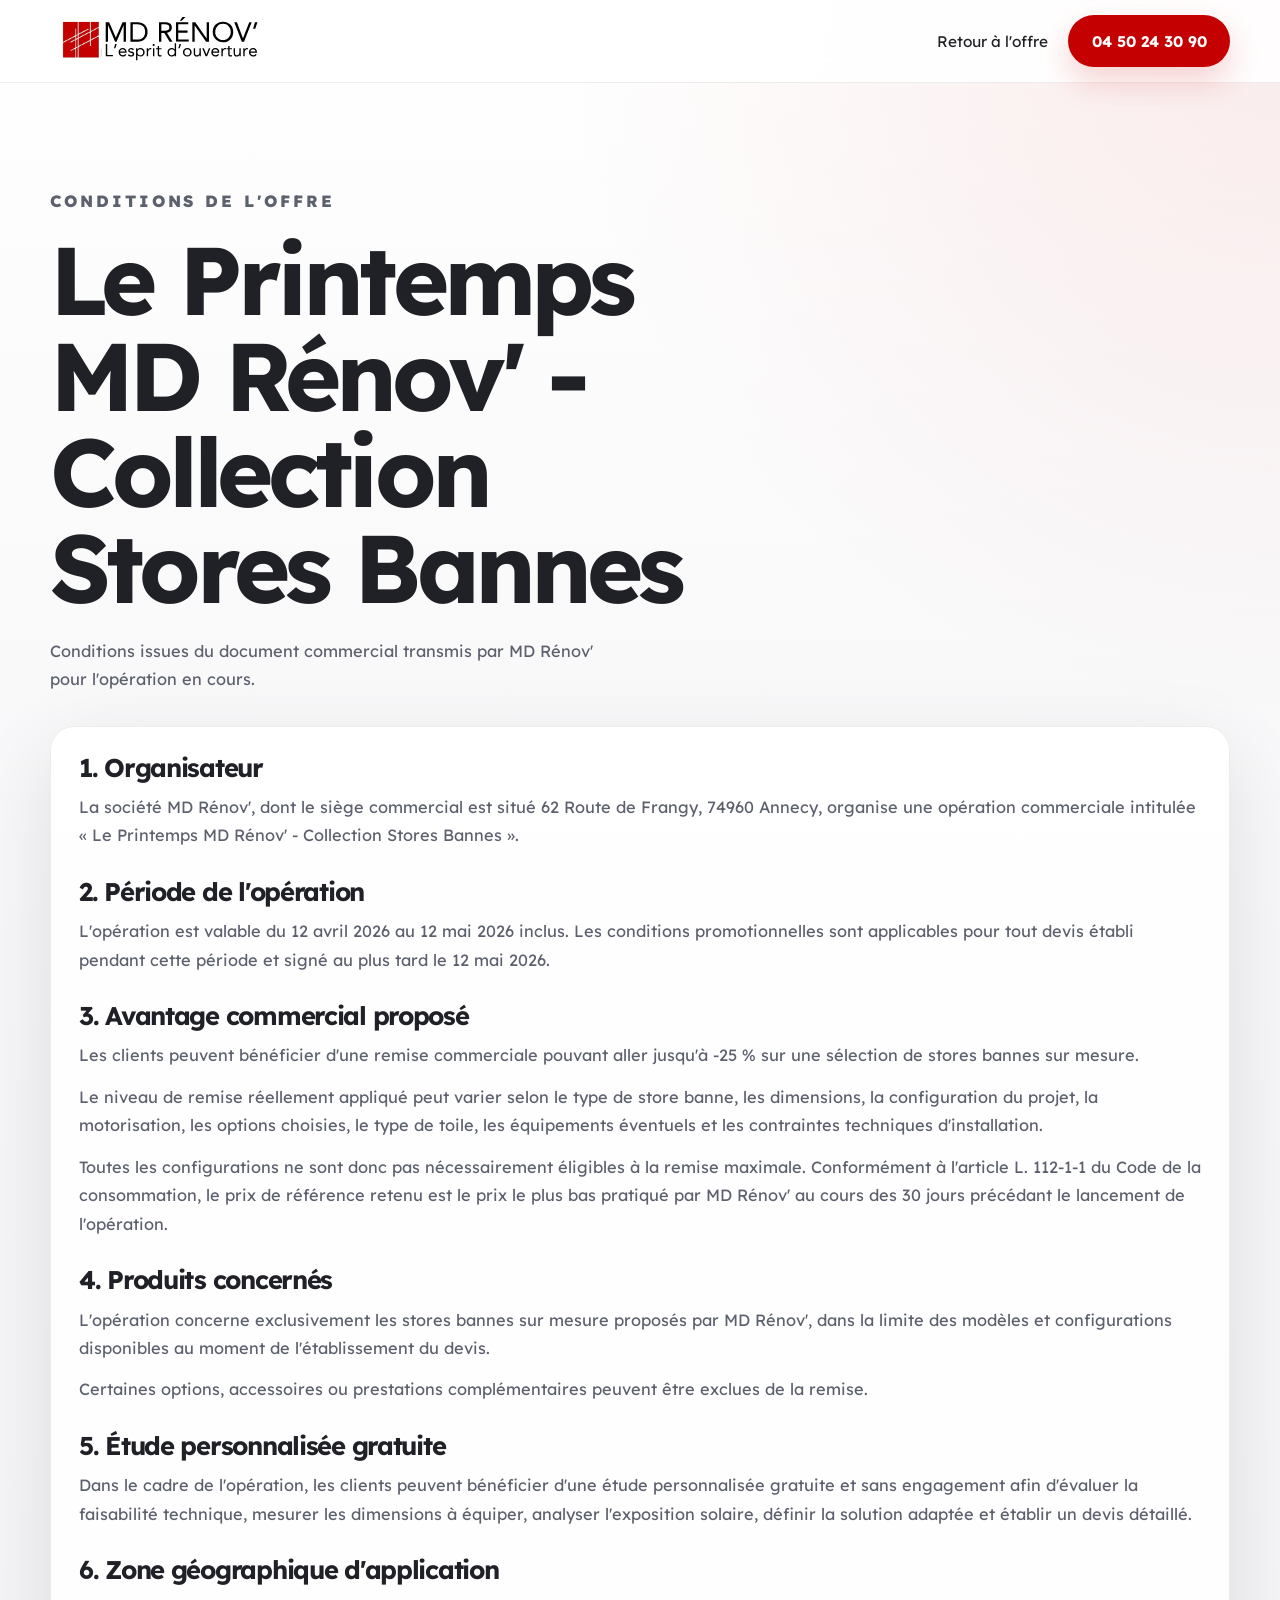
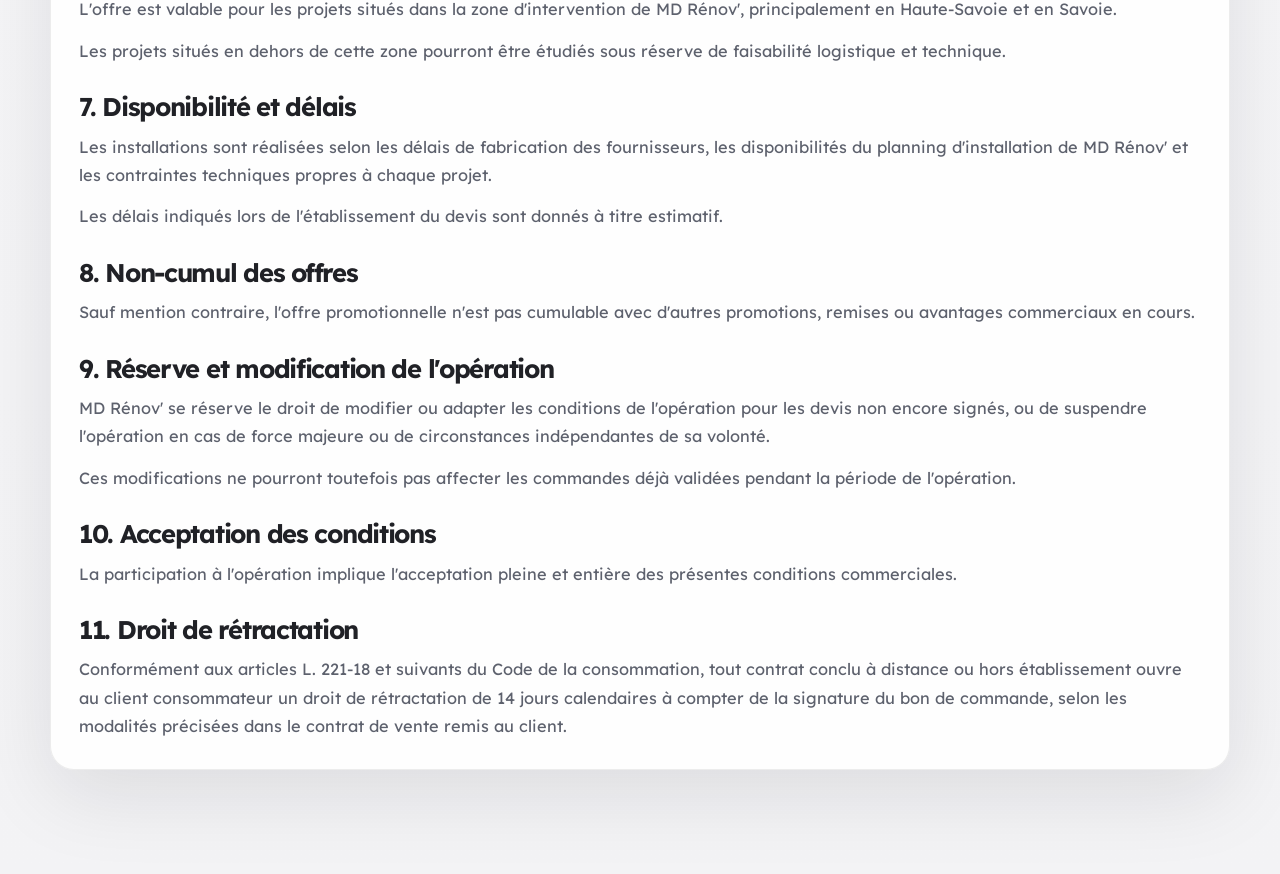
==== conditions-offre.html @ 04f013b9 "Add files via upload" ====
<!DOCTYPE html>
<html lang="fr">
  <head>
    <meta charset="utf-8" />
    <meta name="viewport" content="width=device-width, initial-scale=1" />
    <title>Conditions de l'offre stores bannes 2026 | MD Rénov'</title>
    <meta
      name="description"
      content="Conditions de l'opération commerciale Le Printemps MD Rénov' - Collection Stores Bannes."
    />
    <meta name="theme-color" content="#c50000" />
    <link rel="preconnect" href="https://fonts.googleapis.com" />
    <link rel="preconnect" href="https://fonts.gstatic.com" crossorigin />
    <link
      href="https://fonts.googleapis.com/css2?family=Lexend:wght@300;400;500;600;700;800&display=swap"
      rel="stylesheet"
    />
    <link rel="stylesheet" href="styles.css" />
  </head>
  <body class="legal-page">
    <header class="site-header">
      <div class="container header-row">
        <a class="brand" href="./index.html" aria-label="Retour à l'offre">
          <img src="./md-renov-logo.svg" alt="Logo MD Rénov'" />
        </a>
        <nav class="nav" aria-label="Navigation">
          <a href="./index.html">Retour à l'offre</a>
          <a class="button button--primary" href="tel:+33450243090">04 50 24 30 90</a>
        </nav>
      </div>
    </header>

    <main class="section">
      <div class="container legal-layout">
        <div class="section-intro">
          <p class="eyebrow">Conditions de l'offre</p>
          <h1>Le Printemps MD Rénov' - Collection Stores Bannes</h1>
          <p class="hero-lead">
            Conditions issues du document commercial transmis par MD Rénov' pour
            l'opération en cours.
          </p>
        </div>

        <article class="legal-card">
          <h2>1. Organisateur</h2>
          <p>
            La société MD Rénov', dont le siège commercial est situé 62 Route de
            Frangy, 74960 Annecy, organise une opération commerciale intitulée
            « Le Printemps MD Rénov' - Collection Stores Bannes ».
          </p>

          <h2>2. Période de l'opération</h2>
          <p>
            L'opération est valable du 12 avril 2026 au 12 mai 2026 inclus.
            Les conditions promotionnelles sont applicables pour tout devis
            établi pendant cette période et signé au plus tard le 12 mai 2026.
          </p>

          <h2>3. Avantage commercial proposé</h2>
          <p>
            Les clients peuvent bénéficier d'une remise commerciale pouvant
            aller jusqu'à -25 % sur une sélection de stores bannes sur mesure.
          </p>
          <p>
            Le niveau de remise réellement appliqué peut varier selon le type
            de store banne, les dimensions, la configuration du projet, la
            motorisation, les options choisies, le type de toile, les
            équipements éventuels et les contraintes techniques d'installation.
          </p>
          <p>
            Toutes les configurations ne sont donc pas nécessairement éligibles
            à la remise maximale. Conformément à l'article L. 112-1-1 du Code
            de la consommation, le prix de référence retenu est le prix le plus
            bas pratiqué par MD Rénov' au cours des 30 jours précédant le
            lancement de l'opération.
          </p>

          <h2>4. Produits concernés</h2>
          <p>
            L'opération concerne exclusivement les stores bannes sur mesure
            proposés par MD Rénov', dans la limite des modèles et configurations
            disponibles au moment de l'établissement du devis.
          </p>
          <p>
            Certaines options, accessoires ou prestations complémentaires
            peuvent être exclues de la remise.
          </p>

          <h2>5. Étude personnalisée gratuite</h2>
          <p>
            Dans le cadre de l'opération, les clients peuvent bénéficier d'une
            étude personnalisée gratuite et sans engagement afin d'évaluer la
            faisabilité technique, mesurer les dimensions à équiper, analyser
            l'exposition solaire, définir la solution adaptée et établir un
            devis détaillé.
          </p>

          <h2>6. Zone géographique d'application</h2>
          <p>
            L'offre est valable pour les projets situés dans la zone
            d'intervention de MD Rénov', principalement en Haute-Savoie et en
            Savoie.
          </p>
          <p>
            Les projets situés en dehors de cette zone pourront être étudiés
            sous réserve de faisabilité logistique et technique.
          </p>

          <h2>7. Disponibilité et délais</h2>
          <p>
            Les installations sont réalisées selon les délais de fabrication
            des fournisseurs, les disponibilités du planning d'installation de
            MD Rénov' et les contraintes techniques propres à chaque projet.
          </p>
          <p>
            Les délais indiqués lors de l'établissement du devis sont donnés à
            titre estimatif.
          </p>

          <h2>8. Non-cumul des offres</h2>
          <p>
            Sauf mention contraire, l'offre promotionnelle n'est pas cumulable
            avec d'autres promotions, remises ou avantages commerciaux en
            cours.
          </p>

          <h2>9. Réserve et modification de l'opération</h2>
          <p>
            MD Rénov' se réserve le droit de modifier ou adapter les conditions
            de l'opération pour les devis non encore signés, ou de suspendre
            l'opération en cas de force majeure ou de circonstances
            indépendantes de sa volonté.
          </p>
          <p>
            Ces modifications ne pourront toutefois pas affecter les commandes
            déjà validées pendant la période de l'opération.
          </p>

          <h2>10. Acceptation des conditions</h2>
          <p>
            La participation à l'opération implique l'acceptation pleine et
            entière des présentes conditions commerciales.
          </p>

          <h2>11. Droit de rétractation</h2>
          <p>
            Conformément aux articles L. 221-18 et suivants du Code de la
            consommation, tout contrat conclu à distance ou hors établissement
            ouvre au client consommateur un droit de rétractation de 14 jours
            calendaires à compter de la signature du bon de commande, selon les
            modalités précisées dans le contrat de vente remis au client.
          </p>
        </article>
      </div>
    </main>
  </body>
</html>
---- styles.css ----
:root {
  --pine: #1f1f23;
  --pine-deep: #121317;
  --sand: #f7f7f8;
  --sand-strong: #ececef;
  --sand-line: rgba(31, 31, 35, 0.12);
  --terracotta: #c50000;
  --terracotta-deep: #a70000;
  --ink: #202126;
  --muted: #5d616d;
  --white: #fff;
  --shadow-soft: 0 24px 80px rgba(19, 20, 28, 0.1);
  --shadow-strong: 0 28px 70px rgba(12, 14, 20, 0.18);
  --radius-xl: 32px;
  --radius-lg: 24px;
  --radius-md: 18px;
  --container: 1180px;
}

*,
*::before,
*::after {
  box-sizing: border-box;
}

html {
  scroll-behavior: smooth;
}

body {
  margin: 0;
  min-width: 320px;
  font-family: "Lexend", sans-serif;
  color: var(--ink);
  background:
    radial-gradient(circle at top right, rgba(197, 0, 0, 0.08), transparent 26%),
    linear-gradient(180deg, #ffffff 0%, #f6f6f8 40%, #f3f3f5 100%);
}

a {
  color: inherit;
  text-decoration: none;
}

.container {
  width: min(calc(100% - 2rem), var(--container));
  margin: 0 auto;
}

.skip-link {
  position: fixed;
  top: 1rem;
  left: 1rem;
  z-index: 50;
  padding: 0.85rem 1rem;
  border-radius: 999px;
  color: var(--white);
  background: var(--pine);
  transform: translateY(-180%);
  transition: transform 160ms ease;
}

.skip-link:focus {
  transform: translateY(0);
}

.offer-bar {
  background: #1f1f23;
  color: rgba(255, 255, 255, 0.86);
}

.offer-bar__row {
  display: flex;
  flex-wrap: wrap;
  gap: 0.75rem 1.5rem;
  align-items: center;
  justify-content: space-between;
  min-height: 44px;
  padding: 0.45rem 0;
  font-size: 0.88rem;
}

.offer-bar__row p {
  margin: 0;
}

.offer-bar strong {
  color: var(--white);
}

.site-header {
  position: sticky;
  top: 0;
  z-index: 30;
  backdrop-filter: blur(18px);
  background: rgba(255, 255, 255, 0.88);
  border-bottom: 1px solid rgba(31, 31, 35, 0.08);
}

.header-row {
  display: flex;
  align-items: center;
  justify-content: space-between;
  gap: 1rem;
  min-height: 82px;
}

.brand {
  display: inline-flex;
  align-items: center;
  max-width: 220px;
}

.brand img {
  width: 100%;
  height: auto;
  display: block;
}

.nav {
  display: flex;
  align-items: center;
  gap: 1.25rem;
  font-size: 0.96rem;
}

.button {
  display: inline-flex;
  align-items: center;
  justify-content: center;
  min-height: 52px;
  padding: 0.95rem 1.4rem;
  border: 1px solid transparent;
  border-radius: 999px;
  font-weight: 700;
  transition:
    transform 180ms ease,
    box-shadow 180ms ease,
    border-color 180ms ease,
    background-color 180ms ease;
}

.button:hover,
.button:focus-visible {
  transform: translateY(-2px);
}

.button--primary {
  color: var(--white);
  background: var(--terracotta);
  box-shadow: 0 14px 32px rgba(197, 0, 0, 0.18);
}

.button--ghost {
  color: var(--pine);
  background: rgba(255, 255, 255, 0.72);
  border-color: rgba(31, 31, 35, 0.12);
}

.hero {
  position: relative;
  overflow: clip;
  padding: 3rem 0 2rem;
}

.hero-backdrop {
  position: absolute;
  inset: 0;
  background:
    radial-gradient(circle at 82% 18%, rgba(197, 0, 0, 0.08), transparent 22%),
    radial-gradient(circle at 14% 18%, rgba(64, 69, 84, 0.08), transparent 24%),
    linear-gradient(180deg, rgba(255, 255, 255, 0.98), rgba(244, 244, 247, 0.95));
}

.hero-grid {
  position: relative;
  z-index: 1;
  display: grid;
  grid-template-columns: minmax(0, 1.02fr) minmax(380px, 0.98fr);
  align-items: center;
  gap: 3rem;
  min-height: calc(100svh - 82px - 2rem);
}

.eyebrow {
  margin: 0 0 1rem;
  color: var(--terracotta-deep);
  font-size: 0.82rem;
  font-weight: 800;
  letter-spacing: 0.18em;
  text-transform: uppercase;
}

h1,
h2 {
  margin: 0;
  font-family: "Lexend", sans-serif;
  font-weight: 700;
  line-height: 1;
  letter-spacing: -0.05em;
}

h1 {
  max-width: 12ch;
  font-size: clamp(3rem, 8vw, 6rem);
}

h2 {
  max-width: 14ch;
  font-size: clamp(2.2rem, 4vw, 4.25rem);
}

h3 {
  margin: 0;
  font-size: 1.4rem;
  line-height: 1.15;
}

.hero-lead,
.section p,
.faq-item p,
.journey-steps span {
  color: var(--muted);
  line-height: 1.72;
  font-size: 1.02rem;
}

.hero-lead {
  max-width: 56ch;
  margin: 1.4rem 0 0;
  font-size: clamp(1.05rem, 1.9vw, 1.2rem);
}

.offer-box {
  display: inline-grid;
  gap: 0.2rem;
  margin-top: 1.4rem;
  padding: 1rem 1.1rem;
  border-left: 4px solid var(--terracotta);
  border-radius: 0 18px 18px 0;
  background: rgba(255, 255, 255, 0.9);
  box-shadow: var(--shadow-soft);
}

.offer-box__value,
.offer-box__date,
.offer-box__legal {
  margin: 0;
}

.offer-box__value {
  color: var(--terracotta);
  font-size: 1.5rem;
  font-weight: 800;
}

.offer-box__date {
  color: var(--ink);
  font-weight: 600;
}

.offer-box__legal {
  color: var(--muted);
  font-size: 0.85rem;
}

.hero-points {
  display: grid;
  gap: 0.85rem;
  margin: 1.5rem 0 0;
  padding: 0;
  list-style: none;
}

.hero-points li {
  display: grid;
  grid-template-columns: 18px 1fr;
  gap: 0.8rem;
}

.hero-points li::before {
  content: "";
  width: 18px;
  height: 18px;
  border-radius: 50%;
  margin-top: 0.18rem;
  background:
    radial-gradient(circle at center, var(--terracotta) 0 34%, transparent 35%),
    rgba(197, 0, 0, 0.14);
}

.hero-actions,
.cta-actions {
  display: flex;
  flex-wrap: wrap;
  gap: 0.9rem;
  margin-top: 1.8rem;
}

.microcopy {
  margin: 1rem 0 0;
  color: #6f7868;
  font-size: 0.94rem;
}

.hero-media,
.showroom-card,
.review,
.journey-steps li,
.faq-item,
.specs-list div {
  background: rgba(255, 255, 255, 0.64);
  border: 1px solid rgba(36, 49, 38, 0.08);
  box-shadow: var(--shadow-soft);
}

.hero-media {
  background: transparent;
  border: 0;
  box-shadow: none;
}

.showroom-row span,
.contact-card__label,
.benefit-card__index {
  display: block;
  color: #7b8074;
  font-size: 0.78rem;
  font-weight: 800;
  letter-spacing: 0.12em;
  text-transform: uppercase;
}

.awning {
  position: absolute;
  left: 50%;
  top: 176px;
  width: min(88%, 520px);
  transform: translateX(-50%);
}

.awning-bar {
  height: 12px;
  width: 74%;
  margin-left: auto;
  border-radius: 999px;
  background: linear-gradient(90deg, #a24d32, #d47c55);
}

.awning-fabric {
  width: 100%;
  height: 114px;
  margin-top: 14px;
  border-radius: 14px 14px 40px 40px;
  background:
    linear-gradient(90deg, rgba(255, 255, 255, 0.18) 0 18%, transparent 18% 32%, rgba(255, 255, 255, 0.18) 32% 46%, transparent 46% 60%, rgba(255, 255, 255, 0.18) 60% 74%, transparent 74% 88%, rgba(255, 255, 255, 0.18) 88% 100%),
    linear-gradient(180deg, var(--terracotta) 0%, #bb6140 64%, #a95535 100%);
  transform: perspective(700px) rotateX(52deg);
  transform-origin: top center;
  box-shadow: 0 26px 44px rgba(142, 80, 56, 0.22);
}

.awning-shadow {
  width: 88%;
  height: 88px;
  margin: -16px auto 0;
  border-radius: 50%;
  background: radial-gradient(circle, rgba(33, 44, 34, 0.24), transparent 70%);
  filter: blur(14px);
}

.terrace-line {
  position: absolute;
  left: 60px;
  right: 60px;
  height: 2px;
  background: rgba(89, 101, 88, 0.15);
}

.terrace-line--one { bottom: 118px; }
.terrace-line--two { bottom: 76px; }

.plan-chip {
  position: absolute;
  right: 0;
  bottom: -2rem;
  padding: 1rem 1.2rem;
  border-radius: var(--radius-md);
}

.media-card {
  overflow: hidden;
  border-radius: var(--radius-xl);
  background: rgba(255, 255, 255, 0.84);
  box-shadow: var(--shadow-strong);
}

.media-card img {
  width: 100%;
  height: 100%;
  display: block;
  object-fit: cover;
}

.media-card--hero {
  min-height: 720px;
}

.media-card--hero img {
  object-position: center top;
}

.media-card--plain {
  background: transparent;
  border: 0;
  box-shadow: none;
}

.trust-strip {
  padding: 0.65rem 0 0;
}

.trust-grid,
.offer-layout,
.review-list {
  display: grid;
  gap: 1.4rem;
}

.trust-grid {
  grid-template-columns: repeat(4, minmax(0, 1fr));
  gap: 1rem;
}

.trust-grid p {
  margin: 0;
  padding: 1.1rem 1rem 1.2rem;
  border-top: 1px solid rgba(31, 31, 35, 0.12);
  color: var(--muted);
  font-size: 0.95rem;
  line-height: 1.6;
}

.section {
  padding: 6.5rem 0;
}

.section-intro {
  max-width: 700px;
}

.section-head,
.section-copy,
.split-copy {
  max-width: 700px;
}

.offer-layout {
  grid-template-columns: repeat(3, minmax(0, 1fr));
  gap: 2rem;
  margin-top: 2rem;
}

.offer-block,
.proof-item {
  padding-top: 1.4rem;
  border-top: 1px solid var(--sand-line);
}

.step {
  display: inline-block;
  margin-bottom: 1rem;
  color: var(--terracotta-deep);
  font-size: 0.9rem;
  font-weight: 800;
  letter-spacing: 0.14em;
}

.split-grid,
.proof-grid {
  display: grid;
  grid-template-columns: minmax(0, 0.95fr) minmax(360px, 0.9fr);
  gap: 3rem;
  align-items: start;
}

.specs-list {
  display: grid;
  gap: 1rem;
  margin: 0;
}

.specs-list div,
.showroom-card {
  padding: 1.35rem 1.4rem;
  border-radius: var(--radius-lg);
}

.specs-list dt {
  color: var(--terracotta-deep);
  font-size: 0.78rem;
  font-weight: 800;
  letter-spacing: 0.14em;
  text-transform: uppercase;
}

.specs-list dd {
  margin: 0.45rem 0 0;
  font-size: 1.08rem;
  line-height: 1.45;
}

.proof-points,
.faq-list {
  display: grid;
  gap: 1rem;
}

.benefits-grid {
  display: grid;
  grid-template-columns: repeat(3, minmax(0, 1fr));
  gap: 1.35rem;
  margin-top: 2rem;
}

.benefit-card,
.contact-card,
.widget-shell {
  padding: 1.4rem;
  border-radius: var(--radius-lg);
  background: rgba(255, 255, 255, 0.72);
  border: 1px solid rgba(31, 31, 35, 0.08);
  box-shadow: var(--shadow-soft);
}

.benefit-card h3,
.contact-card h3 {
  margin-top: 0.8rem;
}

.feature-grid {
  display: grid;
  grid-template-columns: minmax(0, 1fr) minmax(320px, 0.8fr);
  gap: 2rem;
  align-items: start;
}

.feature-list {
  display: grid;
  gap: 0.8rem;
  margin: 1.5rem 0 0;
  padding: 0;
  list-style: none;
}

.feature-list li {
  display: grid;
  grid-template-columns: 18px 1fr;
  gap: 0.8rem;
  color: var(--muted);
}

.feature-list li::before {
  content: "";
  width: 18px;
  height: 18px;
  border-radius: 50%;
  margin-top: 0.2rem;
  background:
    radial-gradient(circle at center, var(--terracotta) 0 34%, transparent 35%),
    rgba(197, 0, 0, 0.12);
}

.contact-card__actions {
  display: flex;
  flex-wrap: wrap;
  gap: 0.8rem;
  margin-top: 1.2rem;
}

.contact-card__note,
.cta-legal {
  margin: 1rem 0 0;
  color: var(--muted);
  font-size: 0.92rem;
}

.split-grid--contact {
  align-items: stretch;
}

.widget-shell {
  padding: 0.8rem;
}

.agendize-frame {
  width: 100%;
  min-height: 780px;
  border: 0;
  border-radius: calc(var(--radius-lg) - 6px);
  background: #fff;
}

.journey-steps {
  display: grid;
  grid-template-columns: repeat(3, minmax(0, 1fr));
  gap: 1.35rem;
  margin: 2rem 0 0;
  padding: 0;
  list-style: none;
  counter-reset: steps;
}

.journey-steps li {
  display: grid;
  gap: 0.8rem;
  padding: 1.35rem;
  border-radius: var(--radius-lg);
}

.journey-steps li::before {
  counter-increment: steps;
  content: "0" counter(steps);
  color: var(--terracotta-deep);
  font-size: 0.88rem;
  font-weight: 800;
  letter-spacing: 0.18em;
}

.journey-steps strong {
  font-size: 1.12rem;
  line-height: 1.35;
}

.review-list {
  grid-template-columns: repeat(3, minmax(0, 1fr));
  margin-top: 2rem;
}

.campaign-grid {
  display: grid;
  grid-template-columns: repeat(2, minmax(0, 1fr));
  gap: 1rem;
  margin-top: 2rem;
}

.campaign-card {
  aspect-ratio: 4 / 5;
}

.campaign-card img {
  object-position: center top;
}

.site-footer {
  padding: 0 0 2rem;
}

.site-footer__row {
  display: flex;
  flex-wrap: wrap;
  gap: 0.75rem 1.5rem;
  justify-content: space-between;
  padding-top: 1.5rem;
  border-top: 1px solid rgba(31, 31, 35, 0.1);
  color: var(--muted);
  font-size: 0.94rem;
}

.site-footer__row p {
  margin: 0;
}

.legal-page .site-header {
  position: relative;
}

.legal-layout {
  display: grid;
  gap: 2rem;
}

.legal-card {
  padding: 1.75rem;
  border-radius: var(--radius-lg);
  background: rgba(255, 255, 255, 0.88);
  border: 1px solid rgba(31, 31, 35, 0.08);
  box-shadow: var(--shadow-soft);
}

.legal-card h2 {
  max-width: none;
  margin-top: 1.8rem;
  font-size: clamp(1.4rem, 2vw, 1.9rem);
}

.legal-card h2:first-child {
  margin-top: 0;
}

.legal-card p {
  margin: 0.8rem 0 0;
  color: var(--muted);
  line-height: 1.75;
}

.review {
  margin: 0;
  padding: 1.5rem;
  border-radius: var(--radius-lg);
}

.review p {
  margin: 0;
  color: var(--ink);
  font-size: 1.02rem;
  line-height: 1.75;
}

.review footer {
  margin-top: 1rem;
  color: var(--terracotta-deep);
  font-weight: 800;
}

.showroom-card {
  display: grid;
  gap: 1rem;
}

.showroom-row {
  display: grid;
  gap: 0.35rem;
}

.showroom-row strong,
.showroom-row a,
.showroom-row p {
  font-size: 1.02rem;
  line-height: 1.6;
}

.showroom-row--stack {
  padding-top: 0.4rem;
  border-top: 1px solid rgba(36, 49, 38, 0.08);
}

.hours-list {
  display: grid;
  gap: 0.5rem;
  margin: 0;
  padding-left: 1.15rem;
  color: var(--muted);
  line-height: 1.6;
}

.faq-item {
  padding: 0 1.25rem;
  border-radius: var(--radius-md);
}

.faq-item summary {
  position: relative;
  padding: 1.25rem 2.4rem 1.25rem 0;
  cursor: pointer;
  list-style: none;
  font-weight: 700;
}

.faq-item summary::-webkit-details-marker {
  display: none;
}

.faq-item summary::after {
  content: "+";
  position: absolute;
  right: 0;
  top: 50%;
  transform: translateY(-50%);
  color: var(--terracotta-deep);
  font-size: 1.5rem;
}

.faq-item[open] summary::after {
  content: "−";
}

.faq-item p {
  margin: 0 0 1.25rem;
}

.cta-box {
  display: grid;
  grid-template-columns: minmax(0, 1fr) auto;
  gap: 2rem;
  align-items: center;
  padding: 2rem;
  border-radius: var(--radius-xl);
  color: var(--white);
  background:
    radial-gradient(circle at top right, rgba(255, 255, 255, 0.16), transparent 26%),
    linear-gradient(135deg, #1f1f23, #34363e 58%, #c50000 100%);
  box-shadow: var(--shadow-strong);
}

.cta-box .eyebrow,
.cta-box p {
  color: rgba(255, 255, 255, 0.8);
}

.cta-box .button--primary {
  color: var(--pine);
  background: var(--sand);
}

.cta-box .button--ghost {
  color: var(--white);
  background: rgba(255, 255, 255, 0.08);
  border-color: rgba(255, 255, 255, 0.18);
}

.mobile-bar {
  display: none;
}

.reveal {
  opacity: 0;
  transform: translateY(18px);
  transition:
    opacity 600ms ease,
    transform 600ms ease;
}

.reveal.is-visible {
  opacity: 1;
  transform: translateY(0);
}

@media (prefers-reduced-motion: reduce) {
  html { scroll-behavior: auto; }
  .reveal,
  .button,
  .skip-link { transition: none; }
  .reveal { opacity: 1; transform: none; }
}

@media (max-width: 1100px) {
  .hero-grid,
  .split-grid,
  .proof-grid,
  .feature-grid,
  .cta-box {
    grid-template-columns: 1fr;
  }

  .offer-layout,
  .journey-steps,
  .review-list,
  .campaign-grid,
  .benefits-grid,
  .trust-grid {
    grid-template-columns: repeat(2, minmax(0, 1fr));
  }

  .media-card--hero {
    min-height: 580px;
  }
}

@media (max-width: 820px) {
  .site-header { position: relative; }
  .header-row { min-height: auto; padding: 1rem 0; }
  .nav { display: none; }
  .hero { padding-top: 1.5rem; }
  .hero-grid { min-height: auto; gap: 2rem; }
  .offer-layout,
  .journey-steps,
  .review-list,
  .campaign-grid,
  .benefits-grid,
  .trust-grid {
    grid-template-columns: 1fr;
  }
  .section { padding: 4.6rem 0; }
  .mobile-bar {
    position: fixed;
    left: 1rem;
    right: 1rem;
    bottom: 1rem;
    z-index: 40;
    display: grid;
    grid-template-columns: 1fr 1fr;
    gap: 0.8rem;
    padding: 0.75rem;
    border-radius: 999px;
    background: rgba(31, 31, 35, 0.94);
    box-shadow: 0 20px 50px rgba(12, 14, 20, 0.28);
    backdrop-filter: blur(16px);
  }
  .mobile-bar a {
    display: inline-flex;
    align-items: center;
    justify-content: center;
    min-height: 48px;
    border-radius: 999px;
    font-weight: 800;
  }
  .mobile-bar a:first-child {
    color: var(--pine);
    background: var(--sand);
  }
  .mobile-bar a:last-child {
    color: var(--white);
    border: 1px solid rgba(255, 255, 255, 0.14);
    background: rgba(255, 255, 255, 0.08);
  }
  body { padding-bottom: 6rem; }
}

@media (max-width: 560px) {
  .container { width: min(calc(100% - 1.25rem), var(--container)); }
  .offer-bar__row { justify-content: flex-start; }
  .brand { max-width: 180px; }
  .media-card--hero { min-height: 420px; }
  .agendize-frame { min-height: 620px; }
  .legal-card { padding: 1.2rem; }
}
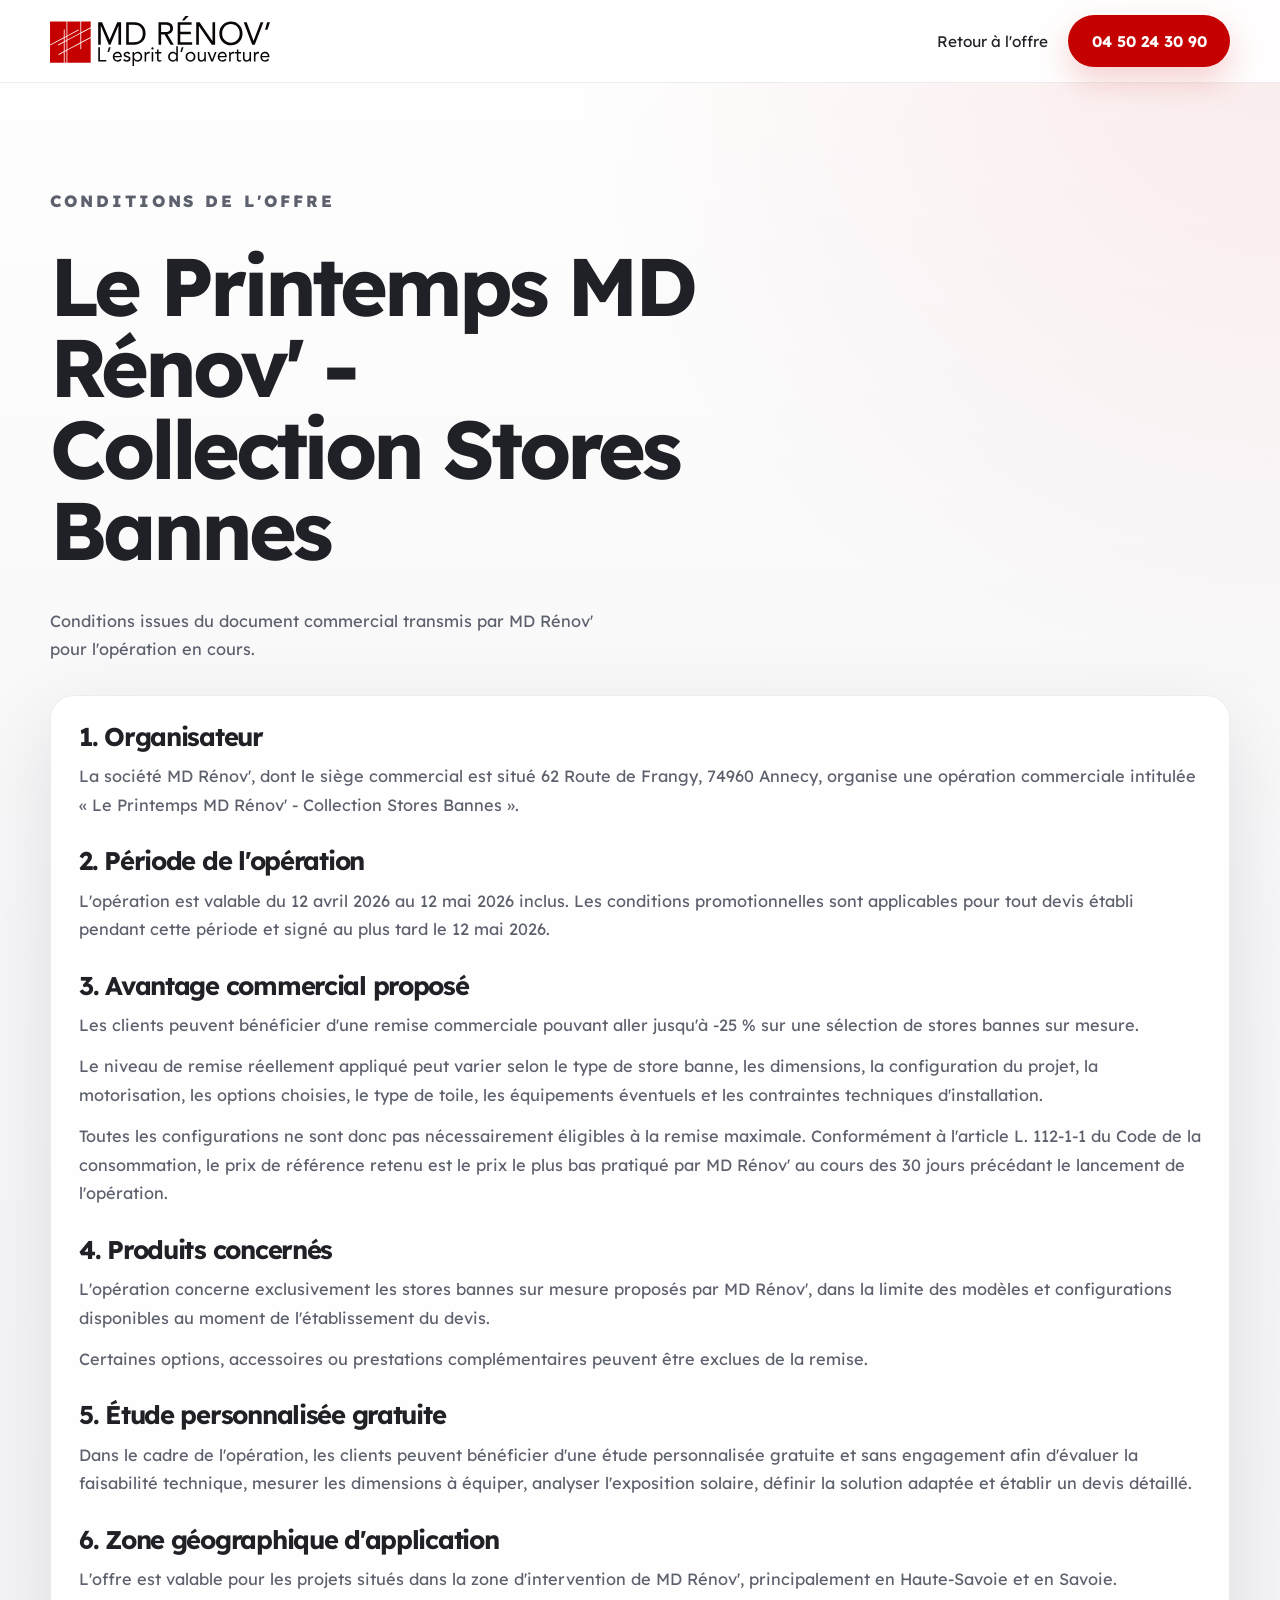
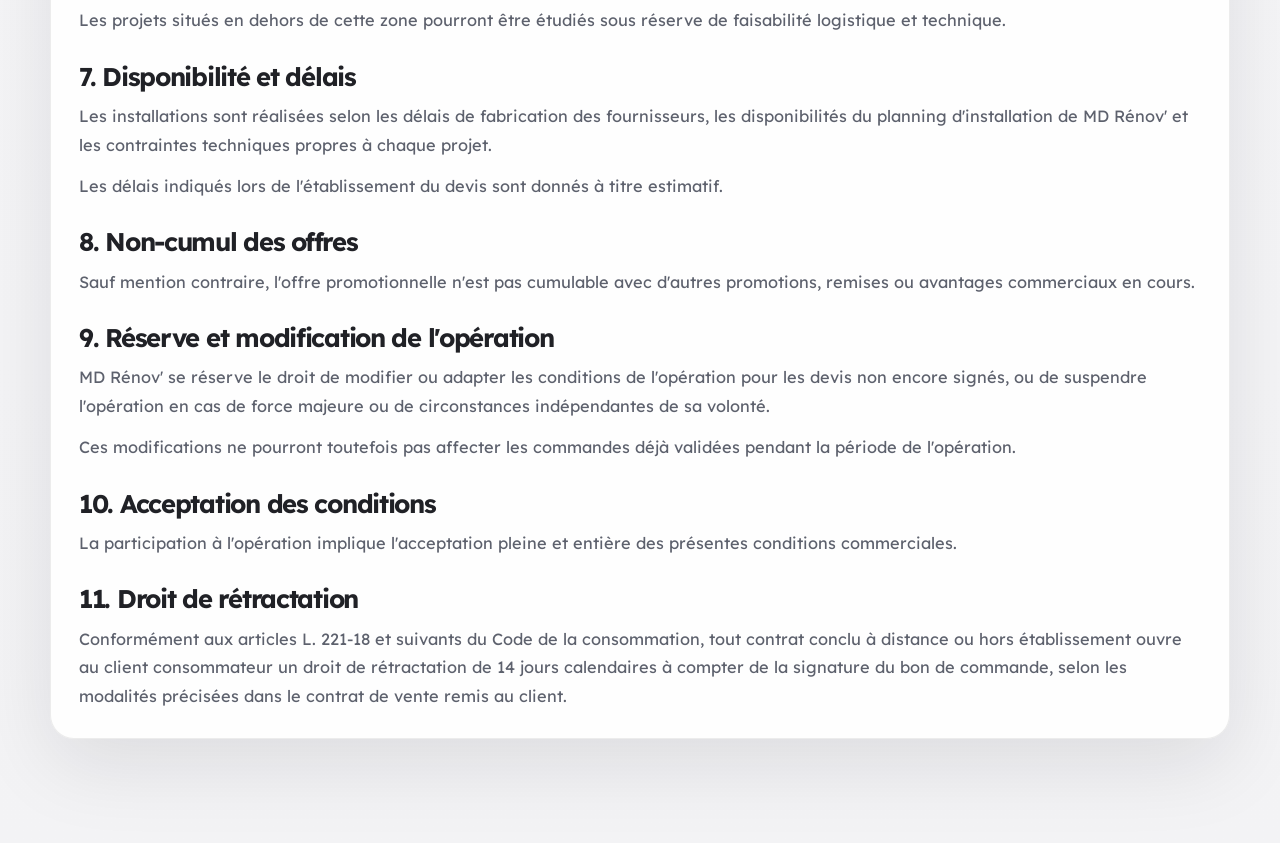
==== commit 9989301c: "Add files via upload" ====
--- a/conditions-offre.html
+++ b/conditions-offre.html
@@ -21,7 +21,7 @@
     <header class="site-header">
       <div class="container header-row">
         <a class="brand" href="./index.html" aria-label="Retour à l'offre">
-          <img src="./md-renov-logo.svg" alt="Logo MD Rénov'" />
+          <img src="./logo-mdr-site.svg" alt="Logo MD Rénov'" />
         </a>
         <nav class="nav" aria-label="Navigation">
           <a href="./index.html">Retour à l'offre</a>
--- a/styles.css
+++ b/styles.css
@@ -69,23 +69,57 @@
   color: rgba(255, 255, 255, 0.86);
 }
 
+.offer-bar__viewport {
+  display: flex;
+  align-items: center;
+  justify-content: center;
+  gap: 2rem;
+  overflow: hidden;
+}
+
 .offer-bar__row {
   display: flex;
-  flex-wrap: wrap;
-  gap: 0.75rem 1.5rem;
+  flex-wrap: nowrap;
+  gap: 0.9rem;
   align-items: center;
-  justify-content: space-between;
+  justify-content: flex-start;
   min-height: 44px;
   padding: 0.45rem 0;
   font-size: 0.88rem;
-}
-
-.offer-bar__row p {
-  margin: 0;
+  line-height: 1.35;
+  flex: 0 0 auto;
+  min-width: max-content;
+}
+
+.offer-bar__item,
+.offer-bar__dot {
+  white-space: nowrap;
+}
+
+.offer-bar__dot {
+  opacity: 0.42;
+}
+
+.offer-asterisk,
+.offer-asterisk-inline {
+  color: inherit;
+  text-decoration: none;
+}
+
+.offer-asterisk {
+  margin-left: 1px;
+}
+
+.offer-asterisk-inline {
+  font-weight: 800;
 }
 
 .offer-bar strong {
   color: var(--white);
+}
+
+.offer-bar__row--clone {
+  display: none;
 }
 
 .site-header {
@@ -177,9 +211,9 @@
   z-index: 1;
   display: grid;
   grid-template-columns: minmax(0, 1.02fr) minmax(380px, 0.98fr);
-  align-items: center;
+  align-items: start;
   gap: 3rem;
-  min-height: calc(100svh - 82px - 2rem);
+  min-height: auto;
 }
 
 .eyebrow {
@@ -202,7 +236,7 @@
 
 h1 {
   max-width: 12ch;
-  font-size: clamp(3rem, 8vw, 6rem);
+  font-size: clamp(2.7rem, 6.6vw, 5.1rem);
 }
 
 h2 {
@@ -264,6 +298,52 @@
   font-size: 0.85rem;
 }
 
+.countdown {
+  display: grid;
+  gap: 0.6rem;
+  margin-top: 0.75rem;
+}
+
+.countdown__label {
+  margin: 0;
+  color: var(--ink);
+  font-size: 0.8rem;
+  font-weight: 700;
+  letter-spacing: 0.06em;
+  text-transform: uppercase;
+}
+
+.countdown__grid {
+  display: flex;
+  flex-wrap: wrap;
+  gap: 0.55rem;
+}
+
+.countdown__item {
+  min-width: 74px;
+  padding: 0.7rem 0.7rem;
+  border-radius: 16px;
+  background: rgba(31, 31, 35, 0.06);
+}
+
+.countdown__item strong,
+.countdown__item span {
+  display: block;
+}
+
+.countdown__item strong {
+  color: var(--terracotta-deep);
+  font-size: 1.3rem;
+  line-height: 1;
+}
+
+.countdown__item span {
+  margin-top: 0.2rem;
+  color: var(--muted);
+  font-size: 0.76rem;
+  text-transform: uppercase;
+}
+
 .hero-points {
   display: grid;
   gap: 0.85rem;
@@ -318,6 +398,7 @@
   background: transparent;
   border: 0;
   box-shadow: none;
+  align-self: start;
 }
 
 .showroom-row span,
@@ -403,10 +484,12 @@
 }
 
 .media-card--hero {
-  min-height: 720px;
+  min-height: 0;
 }
 
 .media-card--hero img {
+  height: auto;
+  object-fit: contain;
   object-position: center top;
 }
 
@@ -429,16 +512,203 @@
 
 .trust-grid {
   grid-template-columns: repeat(4, minmax(0, 1fr));
-  gap: 1rem;
-}
-
-.trust-grid p {
+  gap: 1.15rem;
+}
+
+.trust-item {
+  display: grid;
+  align-content: start;
+  gap: 0.4rem;
   margin: 0;
-  padding: 1.1rem 1rem 1.2rem;
-  border-top: 1px solid rgba(31, 31, 35, 0.12);
+  min-height: 156px;
+  padding: 1rem 1.05rem 1.05rem;
+  border-top: 2px solid rgba(197, 0, 0, 0.22);
+  border-radius: 20px;
+  background: linear-gradient(180deg, rgba(255, 255, 255, 0.9), rgba(255, 255, 255, 0.58));
+  box-shadow: 0 14px 38px rgba(22, 24, 32, 0.06);
   color: var(--muted);
   font-size: 0.95rem;
   line-height: 1.6;
+  transition:
+    transform 260ms ease,
+    border-color 260ms ease,
+    color 260ms ease,
+    box-shadow 260ms ease;
+}
+
+.trust-item__visual {
+  display: flex;
+  align-items: center;
+  min-height: 46px;
+  color: var(--pine);
+}
+
+.trust-item__title,
+.trust-item__text {
+  margin: 0;
+}
+
+.trust-item__title {
+  color: var(--ink);
+  font-size: 1.1rem;
+  font-weight: 700;
+  line-height: 1.25;
+}
+
+.trust-item__text {
+  color: var(--muted);
+  max-width: none;
+  line-height: 1.5;
+}
+
+.trust-counter {
+  align-items: baseline;
+  gap: 0.08rem;
+}
+
+.trust-counter__plus,
+.trust-counter__value {
+  color: var(--terracotta-deep);
+  font-weight: 800;
+  line-height: 1;
+}
+
+.trust-counter__plus {
+  font-size: 1.6rem;
+  transform: translateY(-1px);
+}
+
+.trust-counter__value {
+  font-size: 3rem;
+  letter-spacing: -0.06em;
+}
+
+.trust-counter__label {
+  color: var(--ink);
+  font-size: 1.3rem;
+  font-weight: 700;
+  transform: none;
+}
+
+.az-inline {
+  position: relative;
+  display: inline-block;
+  padding: 0 0.15rem 0.16rem;
+  color: var(--terracotta-deep);
+  font-weight: 800;
+}
+
+.az-inline::after {
+  content: "";
+  position: absolute;
+  left: 0;
+  right: 0;
+  bottom: 0;
+  height: 2px;
+  border-radius: 999px;
+  background: rgba(197, 0, 0, 0.2);
+  transform-origin: left center;
+}
+
+.trust-badge {
+  position: relative;
+  justify-content: center;
+  width: 54px;
+  height: 54px;
+  border-radius: 50%;
+  color: var(--white);
+  background: linear-gradient(180deg, #d40000, #a70000);
+  box-shadow: 0 16px 28px rgba(167, 0, 0, 0.16);
+}
+
+.trust-badge::before,
+.trust-badge::after {
+  content: "";
+  position: absolute;
+  inset: -6px;
+  border-radius: 50%;
+  border: 1px solid rgba(197, 0, 0, 0.18);
+}
+
+.trust-badge::after {
+  inset: -12px;
+  opacity: 0.45;
+}
+
+.trust-badge__check {
+  font-size: 1.55rem;
+  font-weight: 800;
+}
+
+.trust-item__title--rge {
+  display: flex;
+  align-items: center;
+  flex-wrap: wrap;
+  gap: 0.35rem;
+}
+
+.rge-inline {
+  display: inline-flex;
+  align-items: center;
+  gap: 0.4rem;
+}
+
+.trust-badge--inline {
+  width: 26px;
+  height: 26px;
+  min-height: 26px;
+  box-shadow: 0 10px 18px rgba(167, 0, 0, 0.18);
+}
+
+.trust-badge--inline::before,
+.trust-badge--inline::after {
+  display: none;
+}
+
+.trust-badge--inline .trust-badge__check {
+  display: inline-flex;
+  align-items: center;
+  justify-content: center;
+  width: 100%;
+  height: 100%;
+  font-size: 0.82rem;
+  line-height: 1;
+}
+
+.fervam-inline {
+  display: inline-block;
+  margin-left: 0.42rem;
+  padding: 0.14rem 0.62rem 0.18rem;
+  border-radius: 8px;
+  border: 2px solid rgba(197, 0, 0, 0.34);
+  color: var(--terracotta-deep);
+  background: rgba(197, 0, 0, 0.08);
+  font-size: 0.92rem;
+  font-weight: 800;
+  letter-spacing: 0.16em;
+  text-transform: uppercase;
+  transform: rotate(-7deg);
+  box-shadow: inset 0 0 0 1px rgba(197, 0, 0, 0.08);
+}
+
+.trust-item.is-visible .az-inline::after {
+  animation: az-line 1.9s ease-in-out infinite;
+}
+
+.trust-item.is-visible .trust-badge--inline {
+  animation: badge-breath 2.8s ease-in-out infinite;
+}
+
+.trust-item.is-visible .fervam-inline {
+  animation: fervam-glow 2.8s ease-in-out infinite;
+}
+
+.trust-item:hover,
+.trust-item:focus-within {
+  color: var(--ink);
+  border-color: rgba(197, 0, 0, 0.22);
+  box-shadow: 0 18px 42px rgba(22, 24, 32, 0.1);
+  transform: translateY(-4px);
 }
 
 .section {
@@ -447,6 +717,13 @@
 
 .section-intro {
   max-width: 700px;
+  display: grid;
+  gap: 0.85rem;
+}
+
+#faq .section-intro {
+  gap: 0.4rem;
+  margin-bottom: 1.65rem;
 }
 
 .section-head,
@@ -586,19 +863,92 @@
 }
 
 .split-grid--contact {
-  align-items: stretch;
+  grid-template-columns: minmax(0, 0.9fr) minmax(420px, 1.1fr);
+  align-items: start;
+}
+
+.contact-stack {
+  display: grid;
+  grid-template-columns: repeat(2, minmax(0, 1fr));
+  gap: 0.85rem;
+  align-items: start;
 }
 
 .widget-shell {
-  padding: 0.8rem;
+  height: 100%;
+  padding: 0.55rem;
+  scroll-margin-top: 110px;
+}
+
+.contact-card__copy {
+  display: grid;
+  gap: 0.35rem;
+  padding: 0.35rem 0.2rem 0.55rem;
+}
+
+.contact-card__copy .eyebrow {
+  margin-bottom: 0;
 }
 
 .agendize-frame {
   width: 100%;
-  min-height: 780px;
+  height: clamp(460px, 56vh, 540px);
+  min-height: clamp(460px, 56vh, 540px);
   border: 0;
   border-radius: calc(var(--radius-lg) - 6px);
   background: #fff;
+}
+
+.map-card {
+  display: grid;
+  gap: 0.9rem;
+  height: 100%;
+  padding: 1rem;
+  border-radius: var(--radius-lg);
+  background: rgba(255, 255, 255, 0.72);
+  border: 1px solid rgba(31, 31, 35, 0.08);
+  box-shadow: var(--shadow-soft);
+}
+
+.map-card__copy {
+  display: grid;
+  gap: 0.45rem;
+}
+
+.map-card__copy .eyebrow {
+  margin-bottom: 0;
+}
+
+.map-card__copy h3 {
+  margin: 0;
+  font-size: 1.35rem;
+  line-height: 1.08;
+}
+
+.map-card__copy p:last-of-type {
+  margin: 0;
+  color: var(--muted);
+  line-height: 1.55;
+}
+
+.map-card__button {
+  width: fit-content;
+  min-height: 46px;
+  padding: 0.72rem 1.1rem;
+  border-radius: 999px;
+}
+
+.map-embed {
+  min-height: 210px;
+  overflow: hidden;
+  border-radius: calc(var(--radius-lg) - 6px);
+}
+
+.map-embed iframe {
+  width: 100%;
+  height: 100%;
+  min-height: 210px;
+  border: 0;
 }
 
 .journey-steps {
@@ -765,6 +1115,7 @@
   cursor: pointer;
   list-style: none;
   font-weight: 700;
+  line-height: 1.45;
 }
 
 .faq-item summary::-webkit-details-marker {
@@ -842,6 +1193,11 @@
   .button,
   .skip-link { transition: none; }
   .reveal { opacity: 1; transform: none; }
+  .trust-item.is-visible .az-inline::after,
+  .trust-item.is-visible .trust-badge--inline,
+  .trust-item.is-visible .fervam-inline {
+    animation: none;
+  }
 }
 
 @media (max-width: 1100px) {
@@ -862,17 +1218,19 @@
     grid-template-columns: repeat(2, minmax(0, 1fr));
   }
 
-  .media-card--hero {
-    min-height: 580px;
-  }
+  .contact-stack {
+    grid-template-columns: 1fr;
+  }
+
+  .media-card--hero { min-height: 0; }
 }
 
 @media (max-width: 820px) {
   .site-header { position: relative; }
   .header-row { min-height: auto; padding: 1rem 0; }
   .nav { display: none; }
-  .hero { padding-top: 1.5rem; }
-  .hero-grid { min-height: auto; gap: 2rem; }
+  .hero { padding-top: 1.25rem; padding-bottom: 1rem; }
+  .hero-grid { min-height: auto; gap: 1.5rem; }
   .offer-layout,
   .journey-steps,
   .review-list,
@@ -881,7 +1239,12 @@
   .trust-grid {
     grid-template-columns: 1fr;
   }
-  .section { padding: 4.6rem 0; }
+  .section { padding: 4rem 0; }
+  .hero-actions,
+  .cta-actions,
+  .contact-card__actions {
+    gap: 0.7rem;
+  }
   .mobile-bar {
     position: fixed;
     left: 1rem;
@@ -919,9 +1282,202 @@
 
 @media (max-width: 560px) {
   .container { width: min(calc(100% - 1.25rem), var(--container)); }
-  .offer-bar__row { justify-content: flex-start; }
+  h1 {
+    max-width: 11ch;
+    font-size: clamp(2.05rem, 9.4vw, 2.85rem);
+    line-height: 1.04;
+  }
+  h2 {
+    max-width: none;
+    font-size: clamp(1.9rem, 8.4vw, 2.5rem);
+    line-height: 1.08;
+    letter-spacing: -0.04em;
+  }
+  .offer-bar__row {
+    gap: 0.9rem;
+    justify-content: flex-start;
+    padding: 0.7rem 0 0.7rem 0;
+    font-size: 0.8rem;
+    line-height: 1.28;
+    min-width: max-content;
+    padding-right: 2rem;
+  }
+  .offer-bar__row--clone {
+    display: flex;
+  }
   .brand { max-width: 180px; }
-  .media-card--hero { min-height: 420px; }
-  .agendize-frame { min-height: 620px; }
+  .hero-copy {
+    gap: 0;
+  }
+  .hero-lead {
+    margin-top: 1rem;
+    font-size: 0.98rem;
+    line-height: 1.6;
+  }
+  .offer-box {
+    width: 100%;
+    margin-top: 1rem;
+    padding: 0.85rem 0.95rem;
+  }
+  .offer-box__value {
+    font-size: 1.22rem;
+  }
+  .hero-points {
+    gap: 0.7rem;
+    margin-top: 1rem;
+  }
+  .hero-actions {
+    margin-top: 1.2rem;
+  }
+  .countdown__grid {
+    display: grid;
+    grid-template-columns: repeat(4, minmax(0, 1fr));
+    gap: 0.45rem;
+  }
+  .countdown__item {
+    min-width: 0;
+    padding: 0.42rem 0.2rem 0.48rem;
+    text-align: center;
+    border-radius: 12px;
+  }
+  .countdown__item strong {
+    font-size: 0.95rem;
+  }
+  .countdown__item span {
+    margin-top: 0.1rem;
+    font-size: 0.62rem;
+    letter-spacing: 0.04em;
+  }
+  .countdown__label {
+    font-size: 0.72rem;
+    letter-spacing: 0.04em;
+  }
+  .microcopy {
+    margin-top: 0.85rem;
+    font-size: 0.85rem;
+    line-height: 1.45;
+  }
+  .media-card--hero { min-height: 0; }
+  .media-card--hero img {
+    height: auto;
+    object-fit: contain;
+  }
+  .trust-strip {
+    padding-top: 0.2rem;
+  }
+  .trust-item {
+    min-height: 0;
+    padding: 0.95rem 0.1rem 1rem;
+    font-size: 0.92rem;
+    border-radius: 0;
+    background: transparent;
+    box-shadow: none;
+  }
+  .trust-counter__value {
+    font-size: 2.1rem;
+  }
+  .trust-counter__label {
+    font-size: 0.9rem;
+  }
+  .trust-item__title--rge {
+    gap: 0.28rem;
+  }
+  .fervam-inline {
+    font-size: 0.72rem;
+  }
+  .section {
+    padding: 3.2rem 0;
+  }
+  .section-intro {
+    gap: 0.65rem;
+  }
+  .faq-item {
+    padding: 0 1rem;
+  }
+  .faq-item summary {
+    padding: 1rem 2rem 1rem 0;
+    font-size: 0.98rem;
+    line-height: 1.4;
+  }
+  .faq-item p {
+    margin: 0 0 1rem;
+    font-size: 0.95rem;
+    line-height: 1.6;
+  }
+  .agendize-frame {
+    height: 500px;
+    min-height: 500px;
+  }
+  .map-card {
+    grid-template-columns: 1fr;
+    padding: 0.8rem;
+  }
+  .map-embed,
+  .map-embed iframe {
+    min-height: 220px;
+  }
+  .map-card__button {
+    width: 100%;
+  }
   .legal-card { padding: 1.2rem; }
 }
+
+@media (max-width: 560px) and (prefers-reduced-motion: no-preference) {
+  .offer-bar__viewport {
+    overflow: hidden;
+  }
+
+  .offer-bar__row,
+  .offer-bar__row--clone {
+    animation: offer-marquee 18s linear infinite;
+  }
+}
+
+@keyframes offer-marquee {
+  from {
+    transform: translateX(0);
+  }
+
+  to {
+    transform: translateX(calc(-100% - 2rem));
+  }
+}
+
+@keyframes az-line {
+  0%,
+  100% {
+    transform: scaleX(0.28);
+    opacity: 0.55;
+  }
+
+  50% {
+    transform: scaleX(1);
+    opacity: 1;
+  }
+}
+
+@keyframes badge-breath {
+  0%,
+  100% {
+    transform: scale(1);
+    box-shadow: 0 16px 28px rgba(167, 0, 0, 0.16);
+  }
+
+  50% {
+    transform: scale(1.06);
+    box-shadow: 0 18px 34px rgba(167, 0, 0, 0.22);
+  }
+}
+
+@keyframes fervam-glow {
+  0%,
+  100% {
+    background: rgba(197, 0, 0, 0.06);
+    box-shadow: none;
+  }
+
+  50% {
+    background: rgba(197, 0, 0, 0.1);
+    box-shadow: 0 0 0 4px rgba(197, 0, 0, 0.05);
+  }
+}
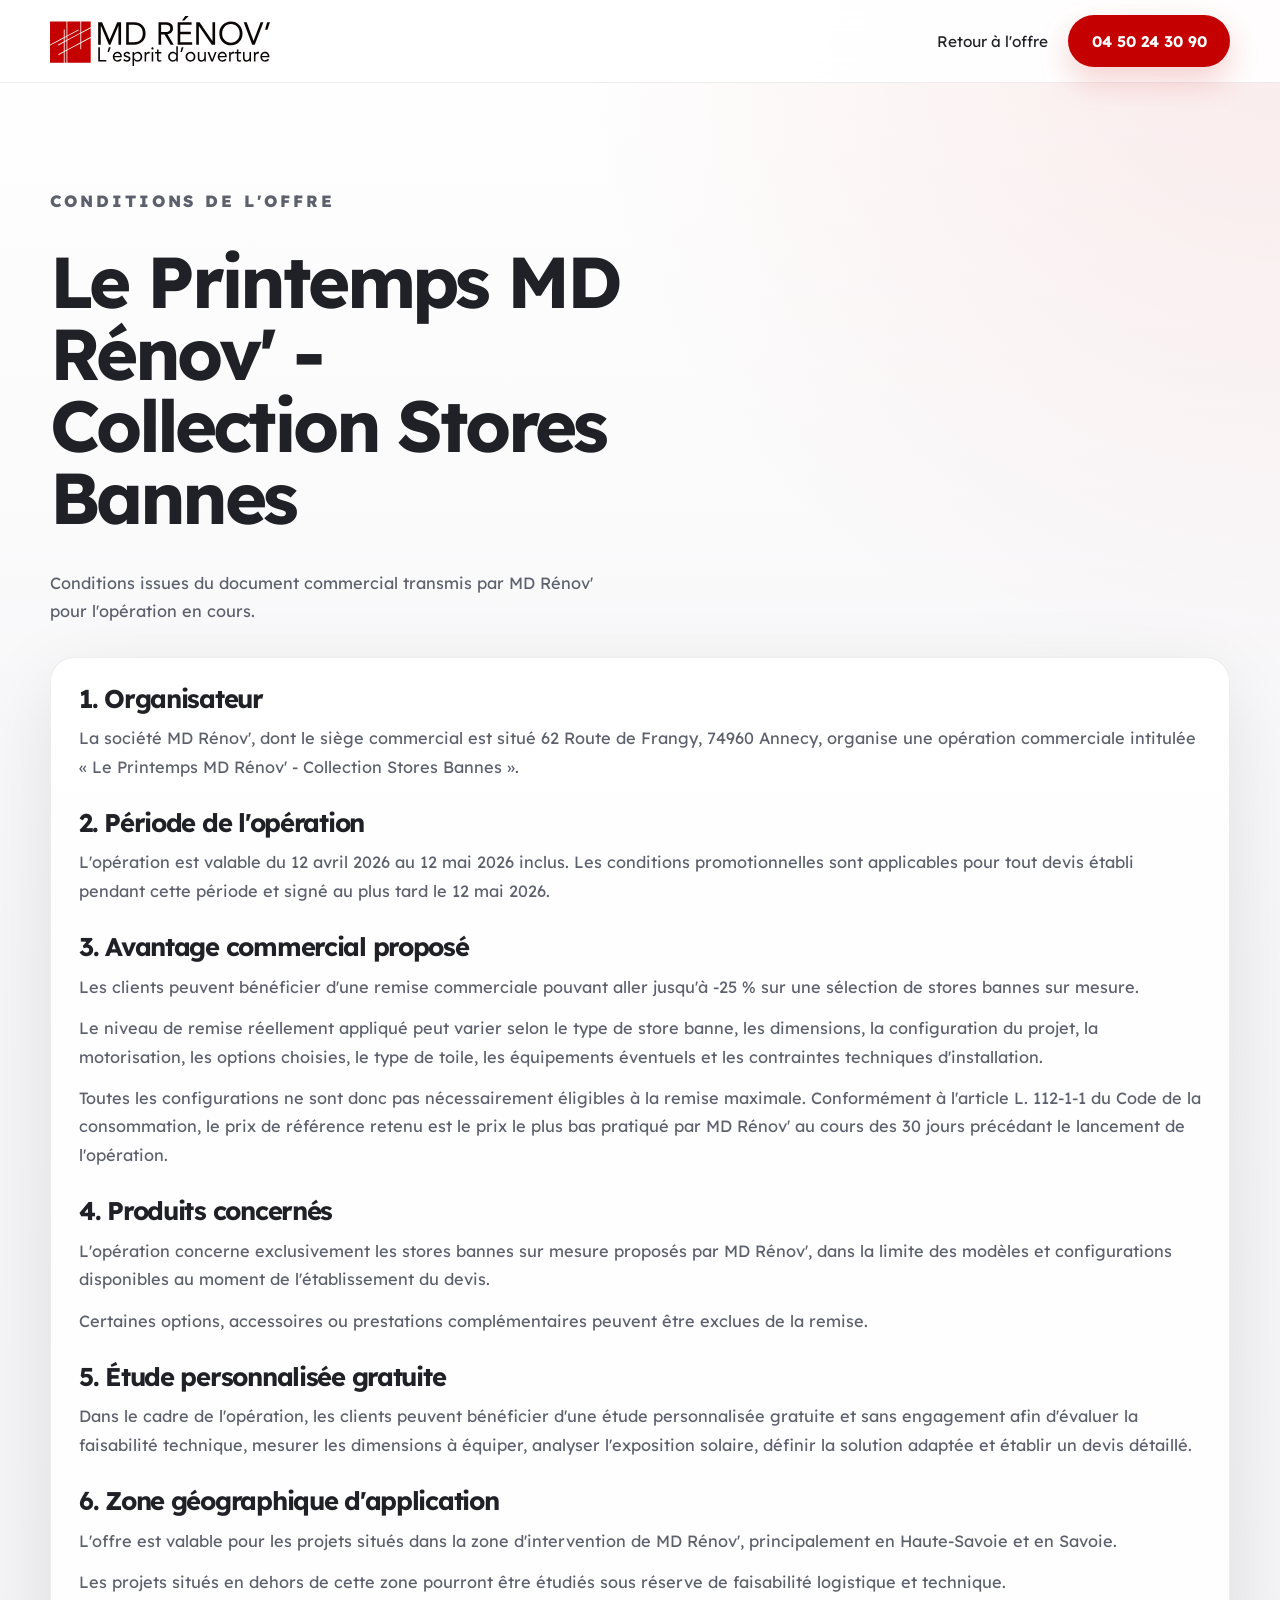
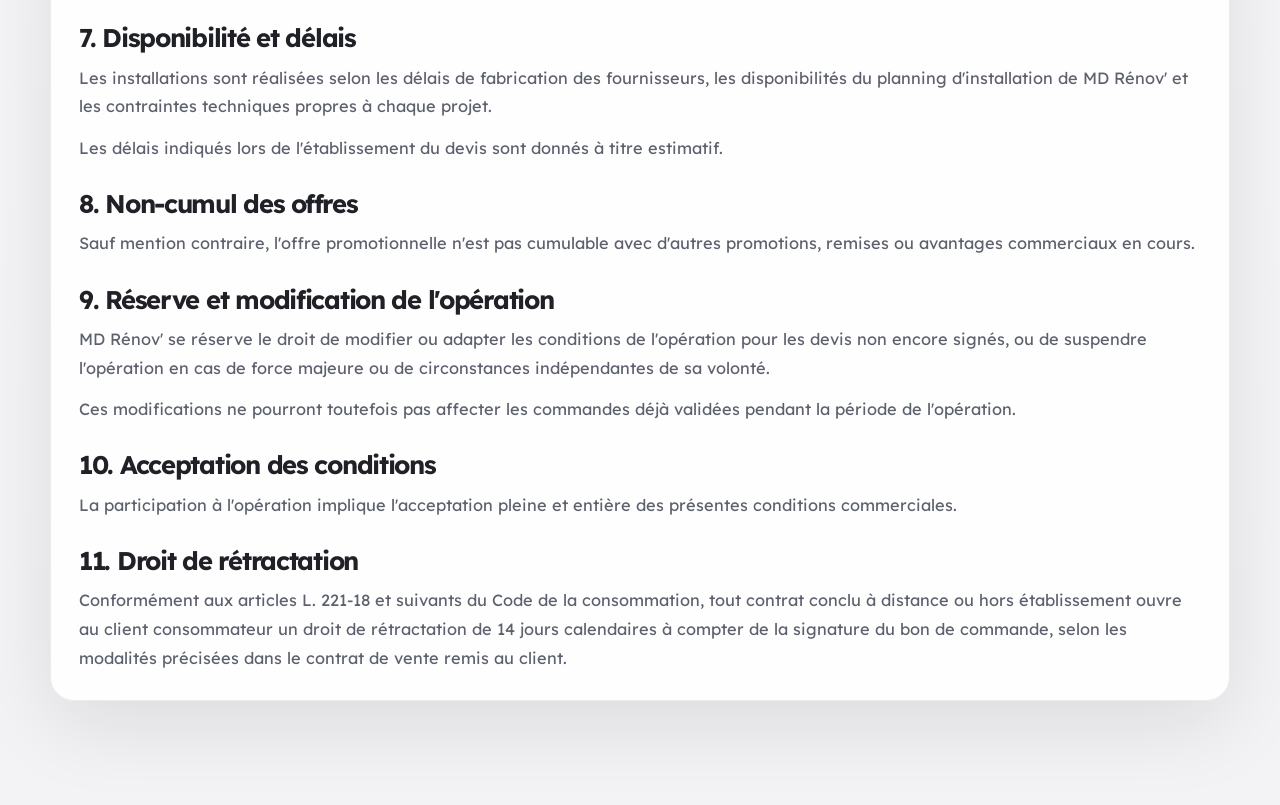
==== commit f5359a78: "Add files via upload" ====
--- a/conditions-offre.html
+++ b/conditions-offre.html
@@ -9,6 +9,8 @@
       content="Conditions de l'opération commerciale Le Printemps MD Rénov' - Collection Stores Bannes."
     />
     <meta name="theme-color" content="#c50000" />
+    <link rel="icon" type="image/svg+xml" href="./logo-mdr-site.svg" />
+    <link rel="shortcut icon" href="./logo-mdr-site.svg" />
     <link rel="preconnect" href="https://fonts.googleapis.com" />
     <link rel="preconnect" href="https://fonts.gstatic.com" crossorigin />
     <link
--- a/styles.css
+++ b/styles.css
@@ -236,18 +236,18 @@
 
 h1 {
   max-width: 12ch;
-  font-size: clamp(2.7rem, 6.6vw, 5.1rem);
+  font-size: clamp(2.4rem, 5.8vw, 4.5rem);
 }
 
 h2 {
   max-width: 14ch;
-  font-size: clamp(2.2rem, 4vw, 4.25rem);
+  font-size: clamp(1.95rem, 3.5vw, 3.5rem);
 }
 
 h3 {
   margin: 0;
-  font-size: 1.4rem;
-  line-height: 1.15;
+  font-size: 1.24rem;
+  line-height: 1.18;
 }
 
 .hero-lead,
@@ -1227,10 +1227,10 @@
 
 @media (max-width: 820px) {
   .site-header { position: relative; }
-  .header-row { min-height: auto; padding: 1rem 0; }
+  .header-row { min-height: auto; padding: 1.15rem 0 1rem; }
   .nav { display: none; }
-  .hero { padding-top: 1.25rem; padding-bottom: 1rem; }
-  .hero-grid { min-height: auto; gap: 1.5rem; }
+  .hero { padding-top: 1.5rem; padding-bottom: 1.1rem; }
+  .hero-grid { min-height: auto; gap: 1.8rem; }
   .offer-layout,
   .journey-steps,
   .review-list,
@@ -1281,16 +1281,30 @@
 }
 
 @media (max-width: 560px) {
-  .container { width: min(calc(100% - 1.25rem), var(--container)); }
+  .container { width: min(calc(100% - 1.6rem), var(--container)); }
+  .hero {
+    padding-top: 1.55rem;
+    padding-bottom: 1.15rem;
+  }
+  .hero-copy {
+    display: grid;
+    gap: 1.2rem;
+  }
+  .eyebrow {
+    margin-bottom: 0;
+    font-size: 0.7rem;
+    letter-spacing: 0.14em;
+  }
   h1 {
-    max-width: 11ch;
-    font-size: clamp(2.05rem, 9.4vw, 2.85rem);
-    line-height: 1.04;
+    max-width: none;
+    font-size: clamp(1.82rem, 7.3vw, 2.35rem);
+    line-height: 1.12;
+    letter-spacing: -0.04em;
   }
   h2 {
     max-width: none;
-    font-size: clamp(1.9rem, 8.4vw, 2.5rem);
-    line-height: 1.08;
+    font-size: clamp(1.55rem, 6.6vw, 2rem);
+    line-height: 1.12;
     letter-spacing: -0.04em;
   }
   .offer-bar__row {
@@ -1306,28 +1320,48 @@
     display: flex;
   }
   .brand { max-width: 180px; }
-  .hero-copy {
-    gap: 0;
-  }
   .hero-lead {
-    margin-top: 1rem;
-    font-size: 0.98rem;
-    line-height: 1.6;
+    margin-top: 0.15rem;
+    max-width: none;
+    font-size: 0.92rem;
+    line-height: 1.7;
   }
   .offer-box {
     width: 100%;
-    margin-top: 1rem;
-    padding: 0.85rem 0.95rem;
+    margin-top: 0.45rem;
+    padding: 0.95rem 1rem;
+    border-left-width: 3px;
+    border-radius: 0 16px 16px 0;
   }
   .offer-box__value {
-    font-size: 1.22rem;
+    font-size: 1.06rem;
+    line-height: 1.05;
+  }
+  .offer-box__date {
+    font-size: 0.94rem;
+  }
+  .offer-box__legal {
+    font-size: 0.76rem;
+    line-height: 1.48;
   }
   .hero-points {
-    gap: 0.7rem;
-    margin-top: 1rem;
+    gap: 0.82rem;
+    margin-top: 0.45rem;
+  }
+  .hero-points li {
+    gap: 0.65rem;
+    font-size: 0.9rem;
+    line-height: 1.56;
   }
   .hero-actions {
-    margin-top: 1.2rem;
+    margin-top: 0.8rem;
+    display: grid;
+    grid-template-columns: 1fr;
+    gap: 0.65rem;
+  }
+  .hero-actions .button {
+    width: 100%;
+    min-height: 48px;
   }
   .countdown__grid {
     display: grid;
@@ -1353,9 +1387,9 @@
     letter-spacing: 0.04em;
   }
   .microcopy {
-    margin-top: 0.85rem;
-    font-size: 0.85rem;
-    line-height: 1.45;
+    margin-top: 0.5rem;
+    font-size: 0.76rem;
+    line-height: 1.5;
   }
   .media-card--hero { min-height: 0; }
   .media-card--hero img {
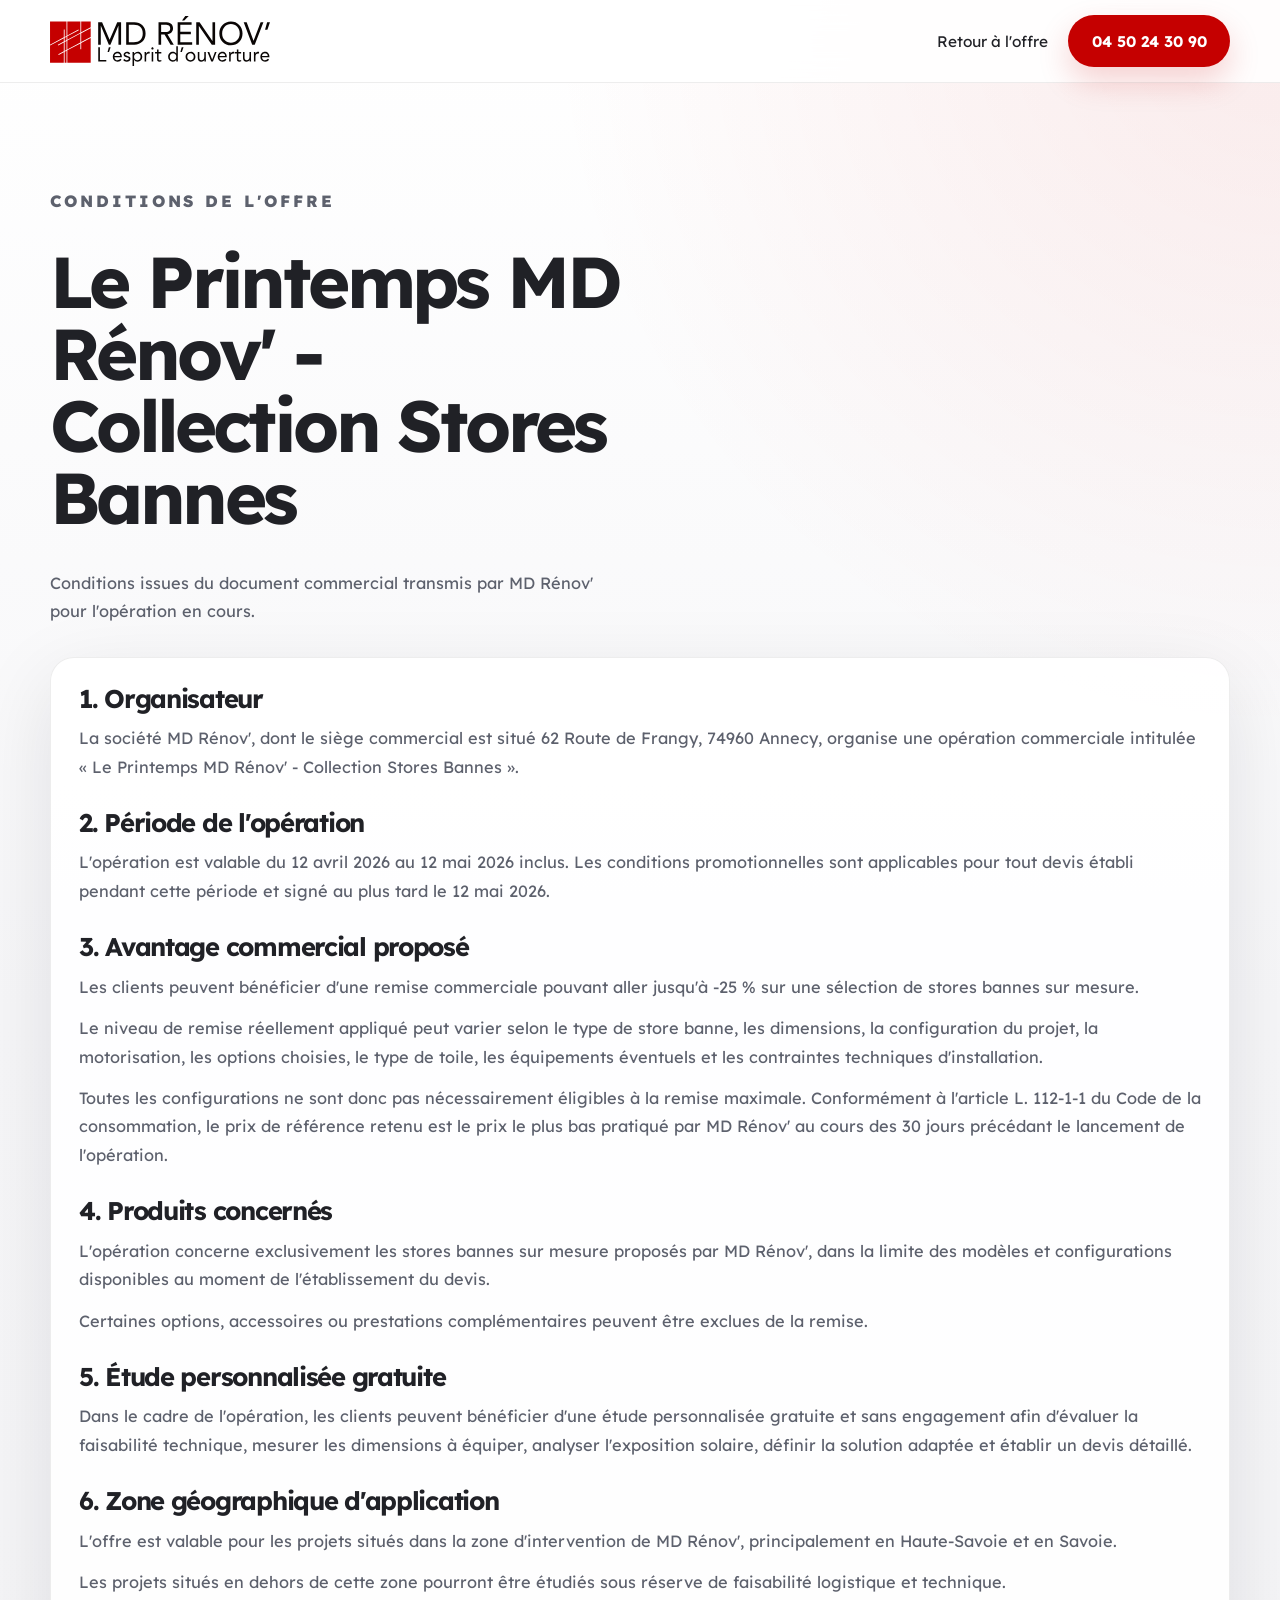
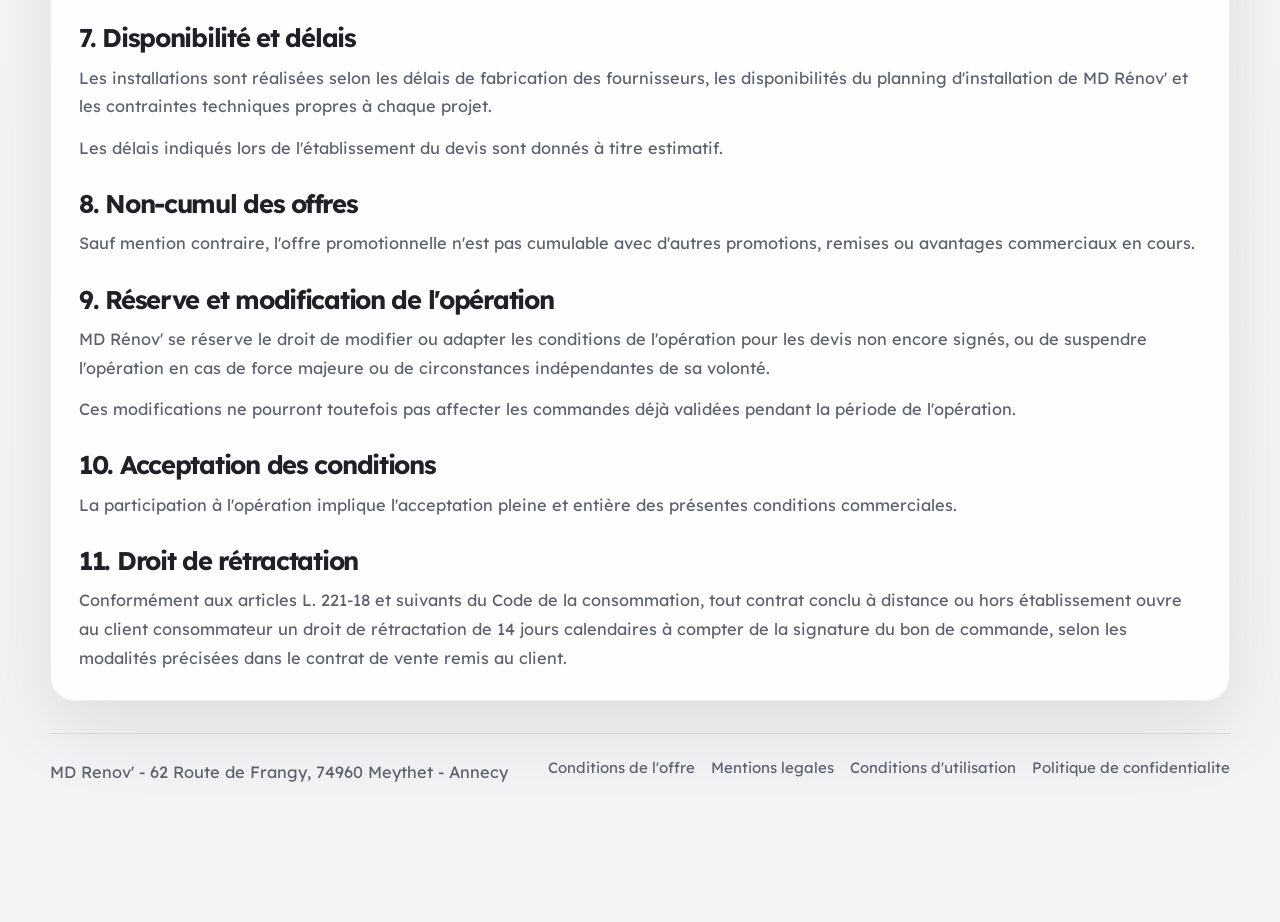
==== commit 6138452b: "Add files via upload" ====
--- a/conditions-offre.html
+++ b/conditions-offre.html
@@ -153,6 +153,30 @@
             modalités précisées dans le contrat de vente remis au client.
           </p>
         </article>
+
+        <footer class="site-footer">
+          <div class="site-footer__row">
+            <p>MD Renov' - 62 Route de Frangy, 74960 Meythet - Annecy</p>
+            <div class="site-footer__links">
+              <a href="./conditions-offre.html">Conditions de l'offre</a>
+              <a
+                href="https://www.mdrenov-menuiserie.com/mentions-legales"
+                target="_blank"
+                rel="noopener noreferrer"
+              >
+                Mentions legales
+              </a>
+              <a href="./conditions-utilisation.html">Conditions d'utilisation</a>
+              <a
+                href="https://www.mdrenov-menuiserie.com/politique-de-confidentialite"
+                target="_blank"
+                rel="noopener noreferrer"
+              >
+                Politique de confidentialite
+              </a>
+            </div>
+          </div>
+        </footer>
       </div>
     </main>
   </body>
--- a/styles.css
+++ b/styles.css
@@ -555,6 +555,14 @@
   line-height: 1.25;
 }
 
+.trust-item__subline {
+  margin: 0;
+  color: var(--ink);
+  font-size: 1.18rem;
+  font-weight: 800;
+  line-height: 1.1;
+}
+
 .trust-item__text {
   color: var(--muted);
   max-width: none;
@@ -564,6 +572,7 @@
 .trust-counter {
   align-items: baseline;
   gap: 0.08rem;
+  white-space: nowrap;
 }
 
 .trust-counter__plus,
@@ -640,17 +649,11 @@
   font-weight: 800;
 }
 
-.trust-item__title--rge {
-  display: flex;
-  align-items: center;
-  flex-wrap: wrap;
-  gap: 0.35rem;
-}
-
-.rge-inline {
+.trust-item__subline--rge {
   display: inline-flex;
   align-items: center;
   gap: 0.4rem;
+  white-space: nowrap;
 }
 
 .trust-badge--inline {
@@ -1021,6 +1024,12 @@
   margin: 0;
 }
 
+.site-footer__links {
+  display: flex;
+  flex-wrap: wrap;
+  gap: 0.6rem 1rem;
+}
+
 .legal-page .site-header {
   position: relative;
 }
@@ -1235,9 +1244,12 @@
   .journey-steps,
   .review-list,
   .campaign-grid,
-  .benefits-grid,
+  .benefits-grid {
+    grid-template-columns: 1fr;
+  }
   .trust-grid {
-    grid-template-columns: 1fr;
+    grid-template-columns: repeat(2, minmax(0, 1fr));
+    gap: 0.85rem;
   }
   .section { padding: 4rem 0; }
   .hero-actions,
@@ -1401,23 +1413,32 @@
   }
   .trust-item {
     min-height: 0;
-    padding: 0.95rem 0.1rem 1rem;
-    font-size: 0.92rem;
-    border-radius: 0;
-    background: transparent;
-    box-shadow: none;
+    gap: 0.3rem;
+    padding: 0.95rem 0.9rem 1rem;
+    font-size: 0.9rem;
+    border-radius: 16px;
+    background: rgba(255, 255, 255, 0.86);
+    box-shadow: 0 10px 26px rgba(22, 24, 32, 0.06);
+  }
+  .trust-item__visual {
+    min-height: 40px;
   }
   .trust-counter__value {
-    font-size: 2.1rem;
+    font-size: 2rem;
   }
   .trust-counter__label {
-    font-size: 0.9rem;
-  }
-  .trust-item__title--rge {
-    gap: 0.28rem;
+    font-size: 1rem;
+  }
+  .trust-item__title {
+    font-size: 1rem;
+  }
+  .trust-item__subline {
+    font-size: 1.02rem;
   }
   .fervam-inline {
-    font-size: 0.72rem;
+    margin-left: 0.2rem;
+    font-size: 0.68rem;
+    letter-spacing: 0.12em;
   }
   .section {
     padding: 3.2rem 0;
@@ -1454,6 +1475,12 @@
     width: 100%;
   }
   .legal-card { padding: 1.2rem; }
+}
+
+@media (max-width: 420px) {
+  .trust-grid {
+    grid-template-columns: 1fr;
+  }
 }
 
 @media (max-width: 560px) and (prefers-reduced-motion: no-preference) {
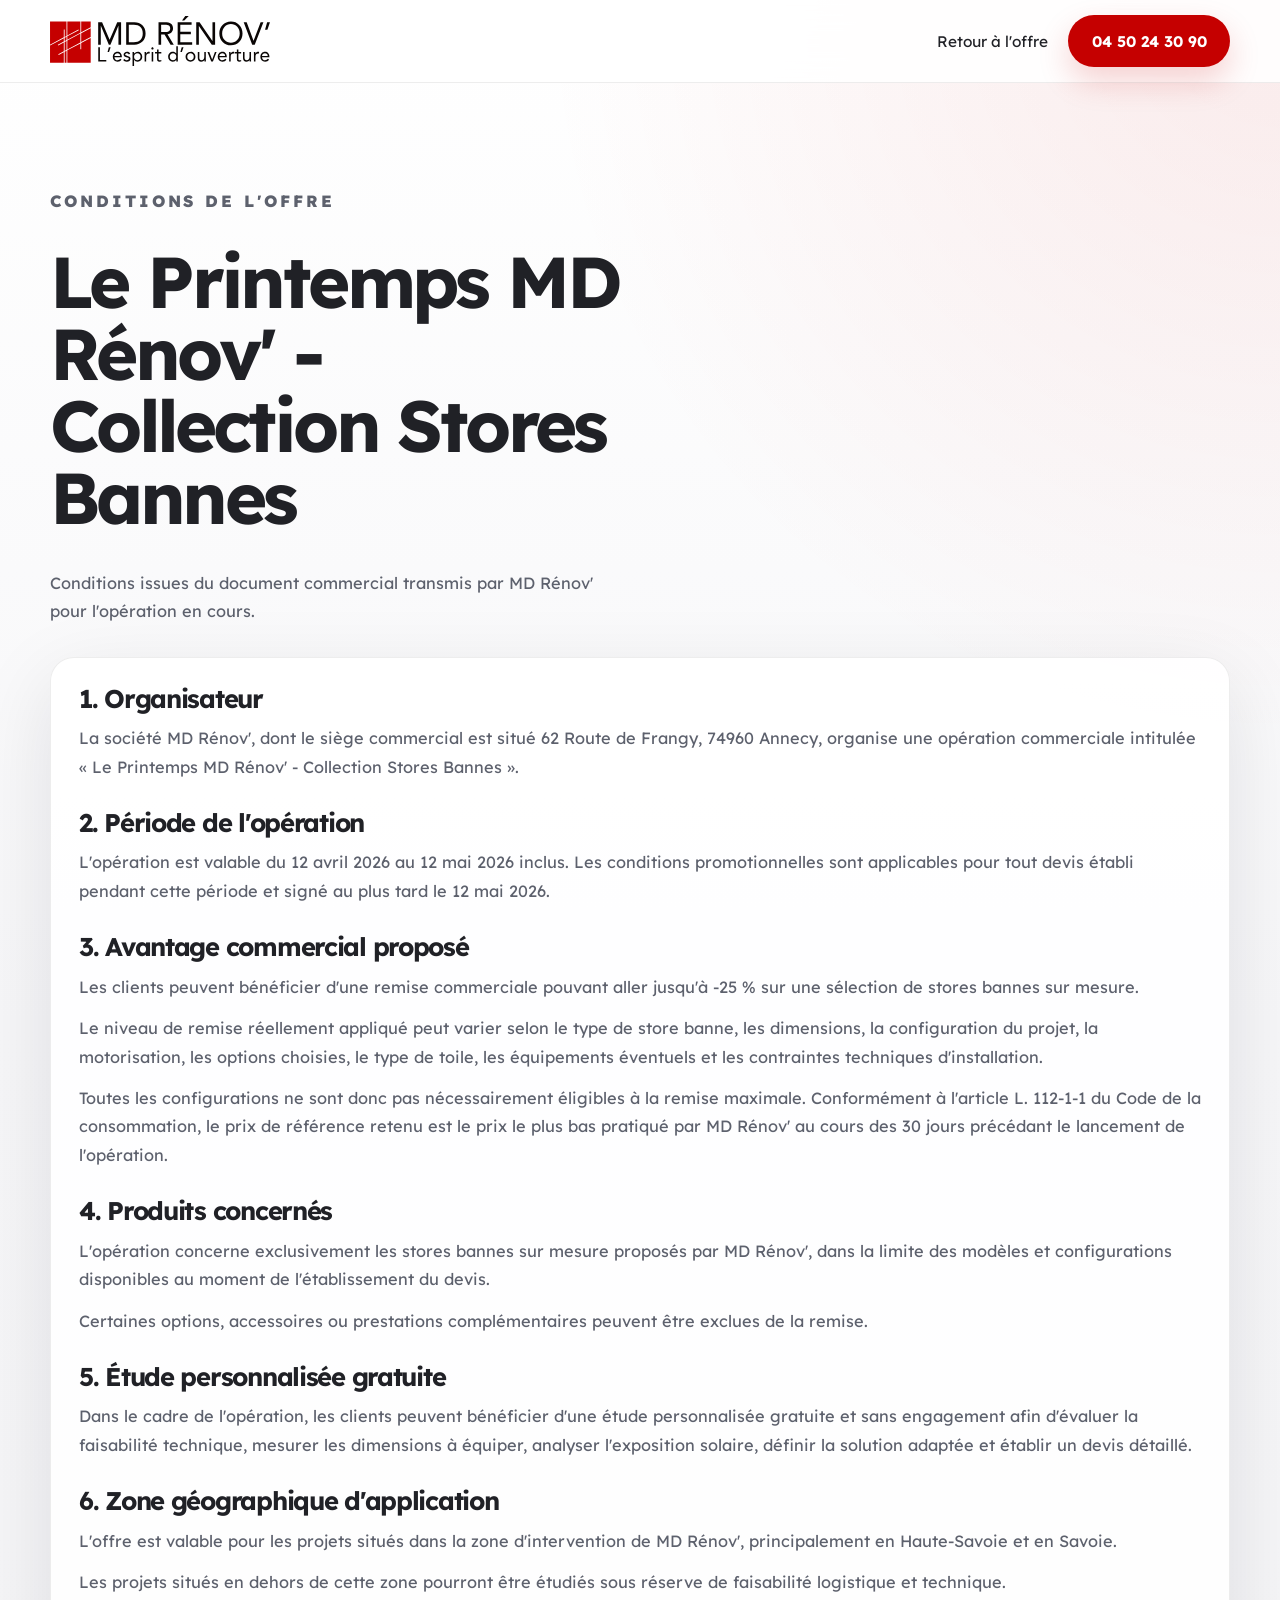
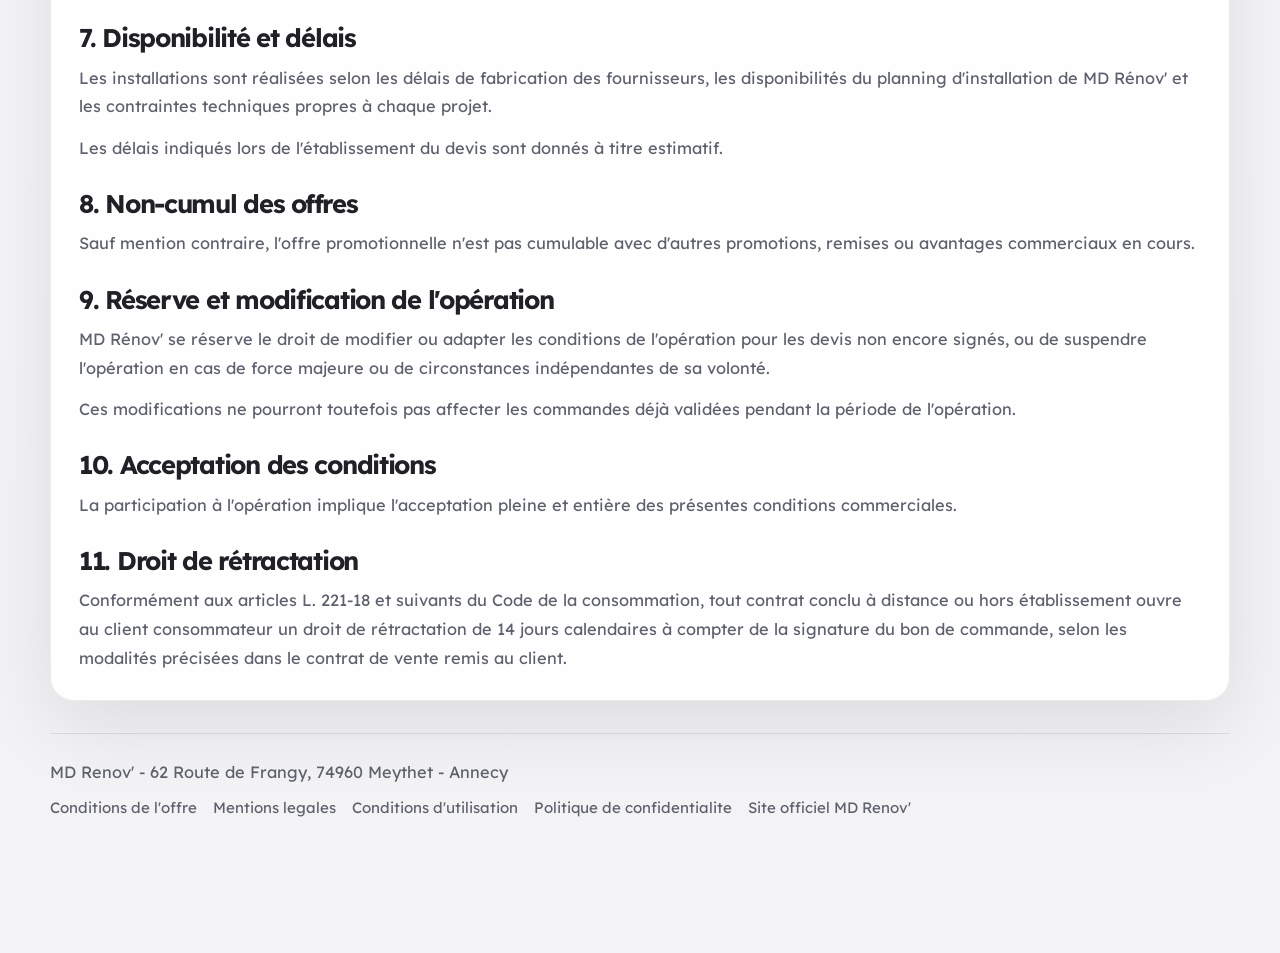
==== commit de903de8: "Add files via upload" ====
--- a/conditions-offre.html
+++ b/conditions-offre.html
@@ -159,20 +159,11 @@
             <p>MD Renov' - 62 Route de Frangy, 74960 Meythet - Annecy</p>
             <div class="site-footer__links">
               <a href="./conditions-offre.html">Conditions de l'offre</a>
-              <a
-                href="https://www.mdrenov-menuiserie.com/mentions-legales"
-                target="_blank"
-                rel="noopener noreferrer"
-              >
-                Mentions legales
-              </a>
+              <a href="./mentions-legales.html">Mentions legales</a>
               <a href="./conditions-utilisation.html">Conditions d'utilisation</a>
-              <a
-                href="https://www.mdrenov-menuiserie.com/politique-de-confidentialite"
-                target="_blank"
-                rel="noopener noreferrer"
-              >
-                Politique de confidentialite
+              <a href="./politique-confidentialite.html">Politique de confidentialite</a>
+              <a href="https://www.mdrenov-menuiserie.com" target="_blank" rel="noopener noreferrer">
+                Site officiel MD Renov'
               </a>
             </div>
           </div>
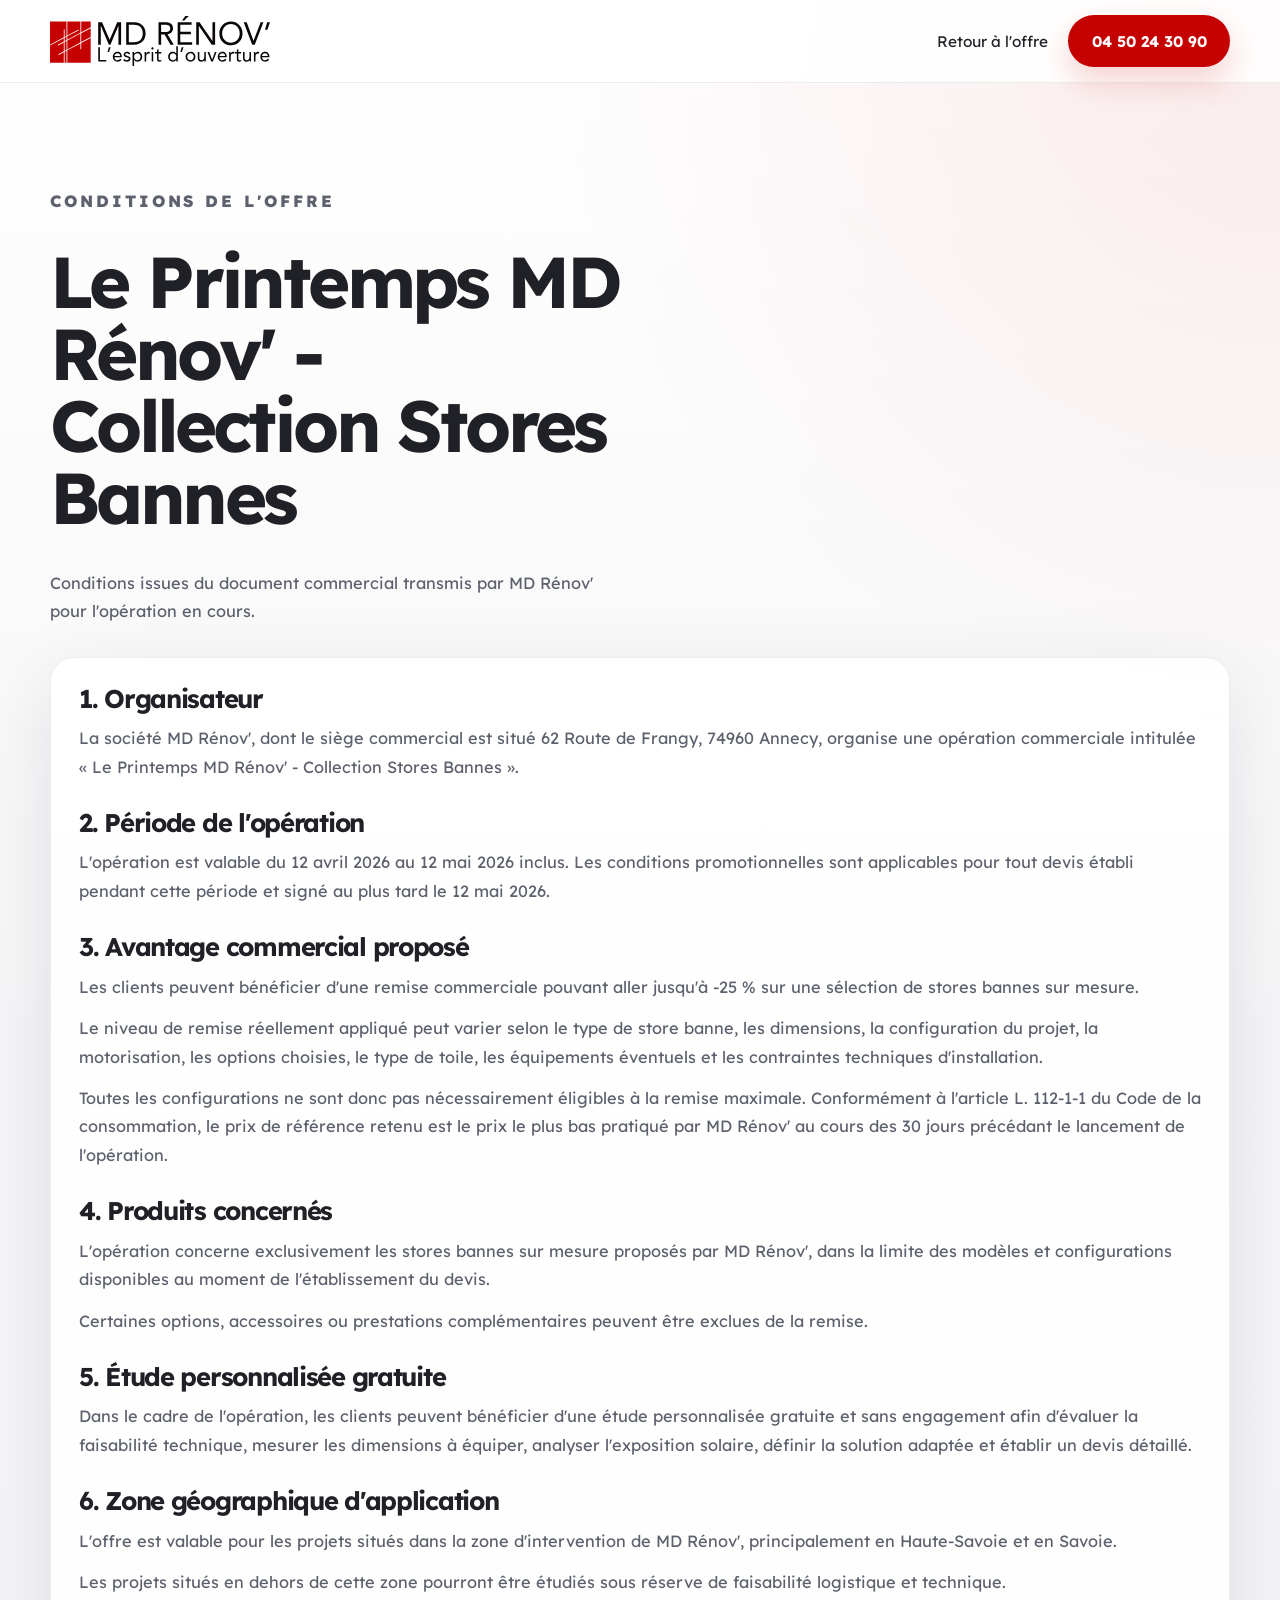
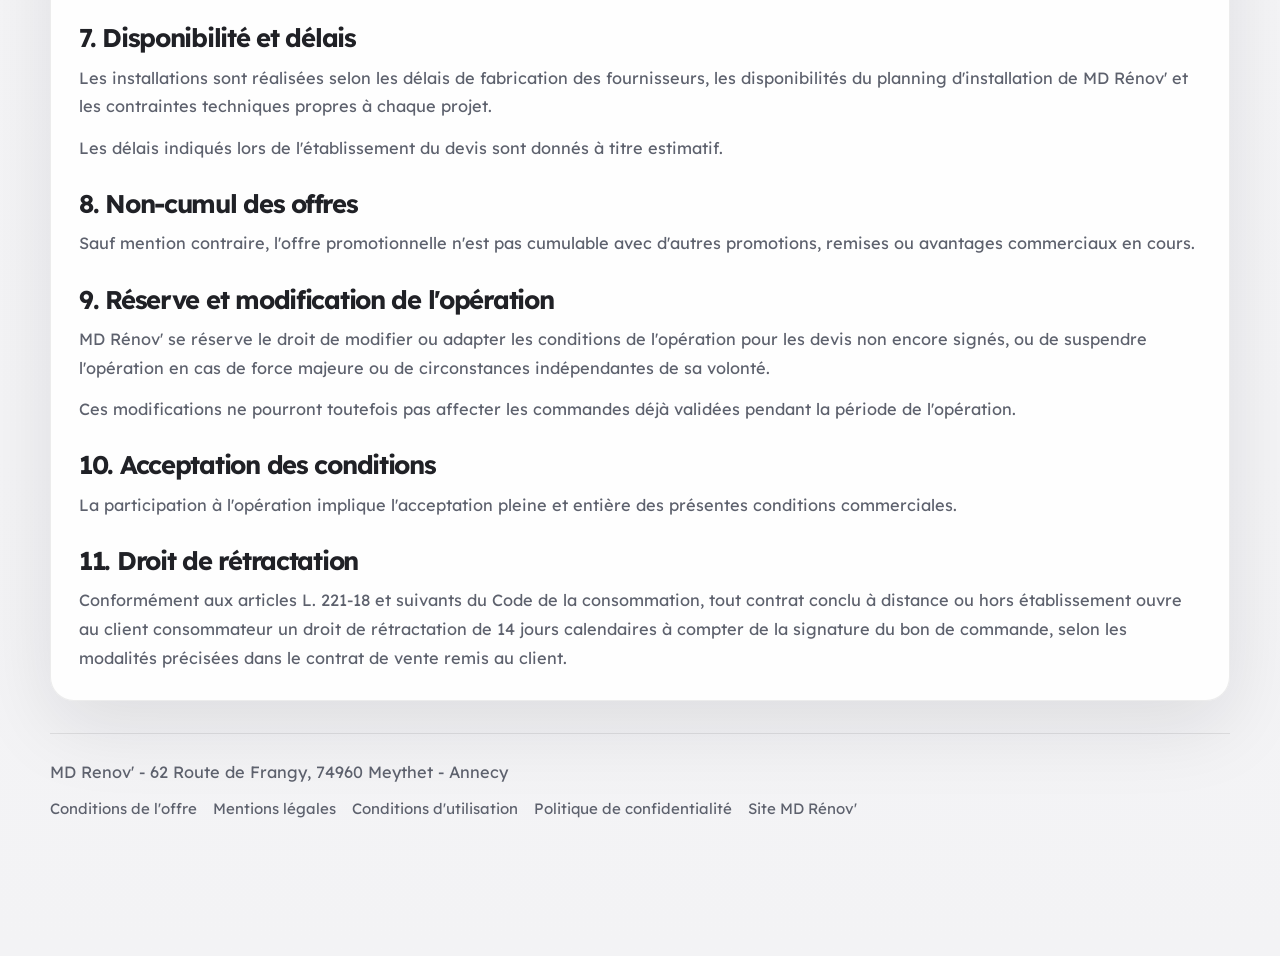
==== commit 06510bc4: "Add files via upload" ====
--- a/conditions-offre.html
+++ b/conditions-offre.html
@@ -159,11 +159,11 @@
             <p>MD Renov' - 62 Route de Frangy, 74960 Meythet - Annecy</p>
             <div class="site-footer__links">
               <a href="./conditions-offre.html">Conditions de l'offre</a>
-              <a href="./mentions-legales.html">Mentions legales</a>
+              <a href="./mentions-legales.html">Mentions légales</a>
               <a href="./conditions-utilisation.html">Conditions d'utilisation</a>
-              <a href="./politique-confidentialite.html">Politique de confidentialite</a>
+              <a href="./politique-confidentialite.html">Politique de confidentialité</a>
               <a href="https://www.mdrenov-menuiserie.com" target="_blank" rel="noopener noreferrer">
-                Site officiel MD Renov'
+                Site MD Rénov'
               </a>
             </div>
           </div>
--- a/styles.css
+++ b/styles.css
@@ -883,6 +883,43 @@
   scroll-margin-top: 110px;
 }
 
+.embed-consent {
+  display: grid;
+  gap: 0.8rem;
+  align-content: center;
+  min-height: 220px;
+  padding: 1rem;
+  text-align: left;
+  border-radius: calc(var(--radius-lg) - 6px);
+  background: linear-gradient(180deg, rgba(255, 255, 255, 0.9), rgba(246, 246, 248, 0.94));
+  border: 1px solid rgba(31, 31, 35, 0.08);
+}
+
+.embed-consent p {
+  margin: 0;
+  color: var(--muted);
+  line-height: 1.6;
+}
+
+.embed-consent .button {
+  width: fit-content;
+}
+
+.widget-shell iframe,
+.map-embed iframe {
+  display: none;
+}
+
+.widget-shell.is-embed-active iframe,
+.map-embed.is-embed-active iframe {
+  display: block;
+}
+
+.widget-shell.is-embed-active .embed-consent,
+.map-embed.is-embed-active .embed-consent {
+  display: none;
+}
+
 .contact-card__copy {
   display: grid;
   gap: 0.35rem;
@@ -1012,6 +1049,7 @@
 .site-footer__row {
   display: flex;
   flex-wrap: wrap;
+  align-items: flex-start;
   gap: 0.75rem 1.5rem;
   justify-content: space-between;
   padding-top: 1.5rem;
@@ -1028,6 +1066,10 @@
   display: flex;
   flex-wrap: wrap;
   gap: 0.6rem 1rem;
+}
+
+.site-footer__links a {
+  line-height: 1.45;
 }
 
 .legal-page .site-header {
@@ -1463,6 +1505,9 @@
     height: 500px;
     min-height: 500px;
   }
+  .embed-consent .button {
+    width: 100%;
+  }
   .map-card {
     grid-template-columns: 1fr;
     padding: 0.8rem;
@@ -1473,6 +1518,28 @@
   }
   .map-card__button {
     width: 100%;
+  }
+  .site-footer {
+    padding-bottom: 6.9rem;
+  }
+  .site-footer__row {
+    display: grid;
+    gap: 0.9rem;
+    justify-content: stretch;
+    padding-top: 1.15rem;
+    font-size: 0.84rem;
+  }
+  .site-footer__row p {
+    max-width: 30ch;
+    line-height: 1.55;
+  }
+  .site-footer__links {
+    display: grid;
+    gap: 0.35rem;
+  }
+  .site-footer__links a {
+    display: block;
+    padding: 0.2rem 0;
   }
   .legal-card { padding: 1.2rem; }
 }
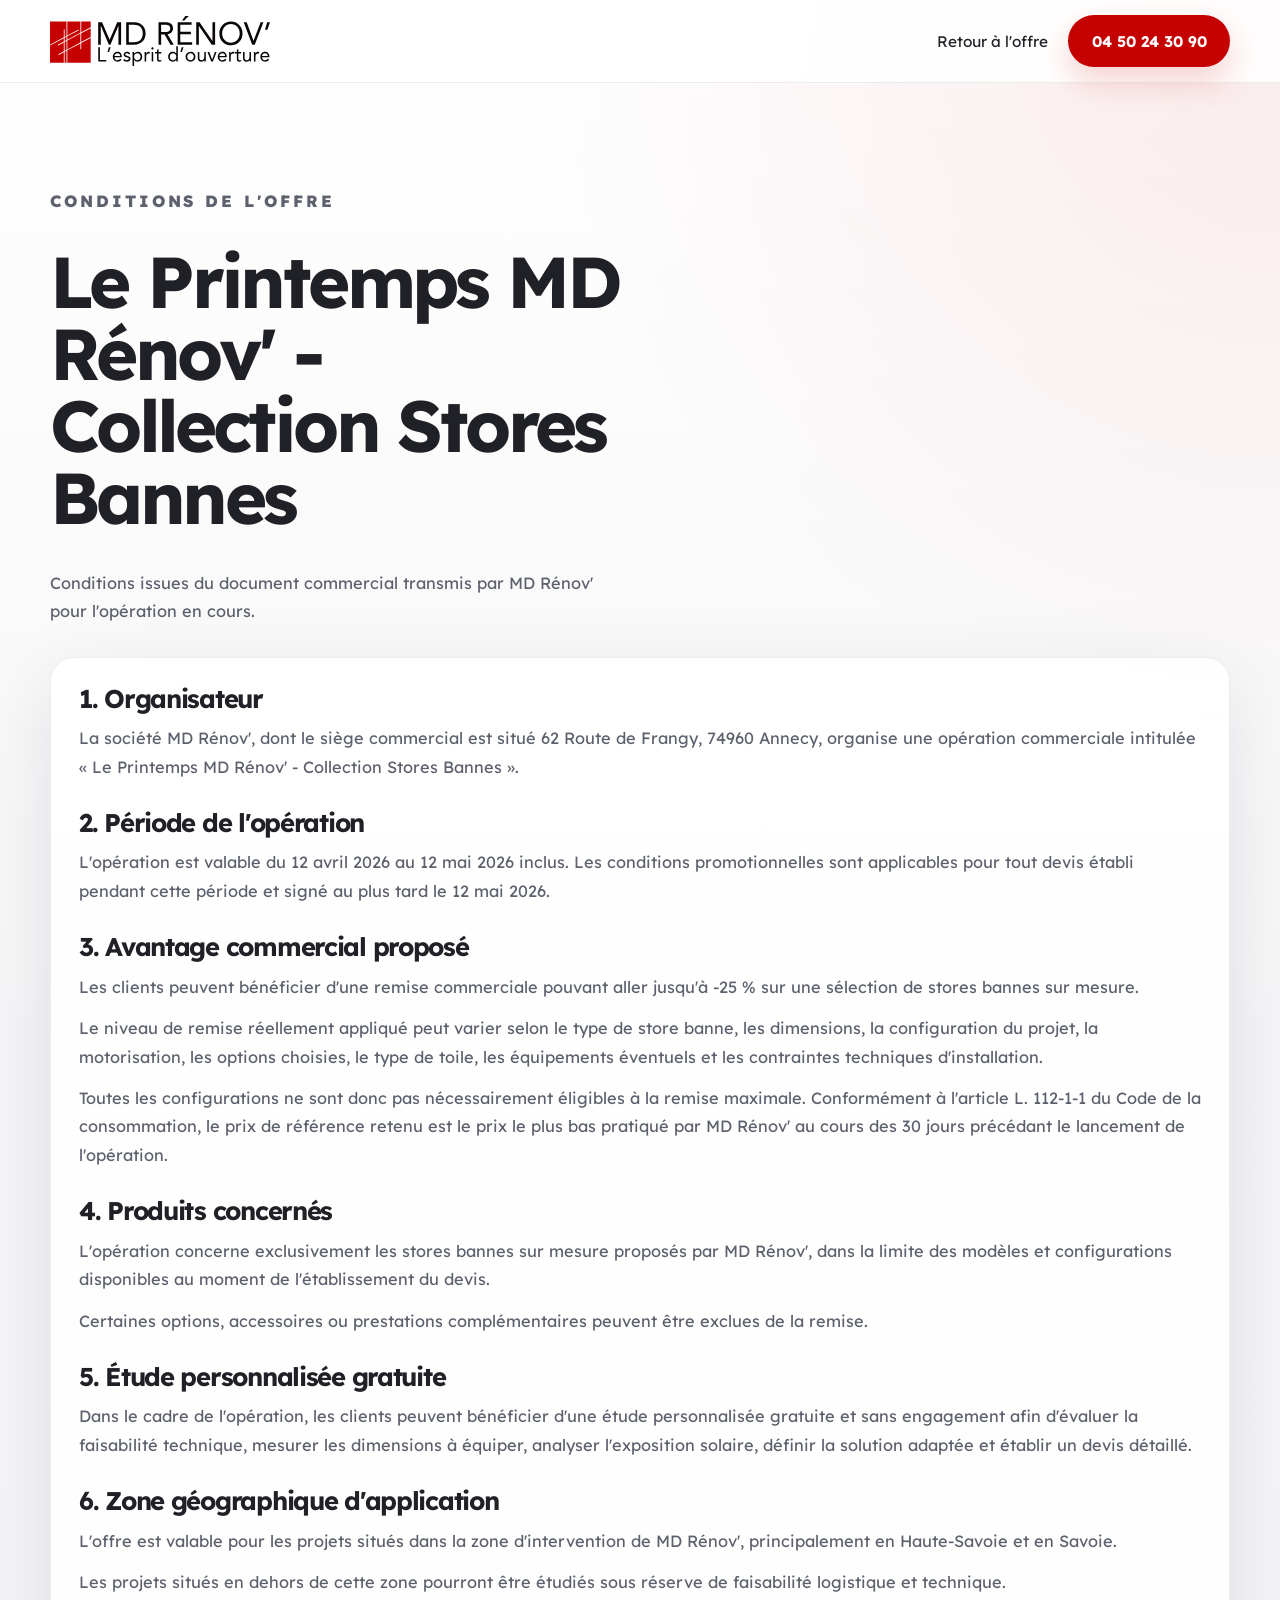
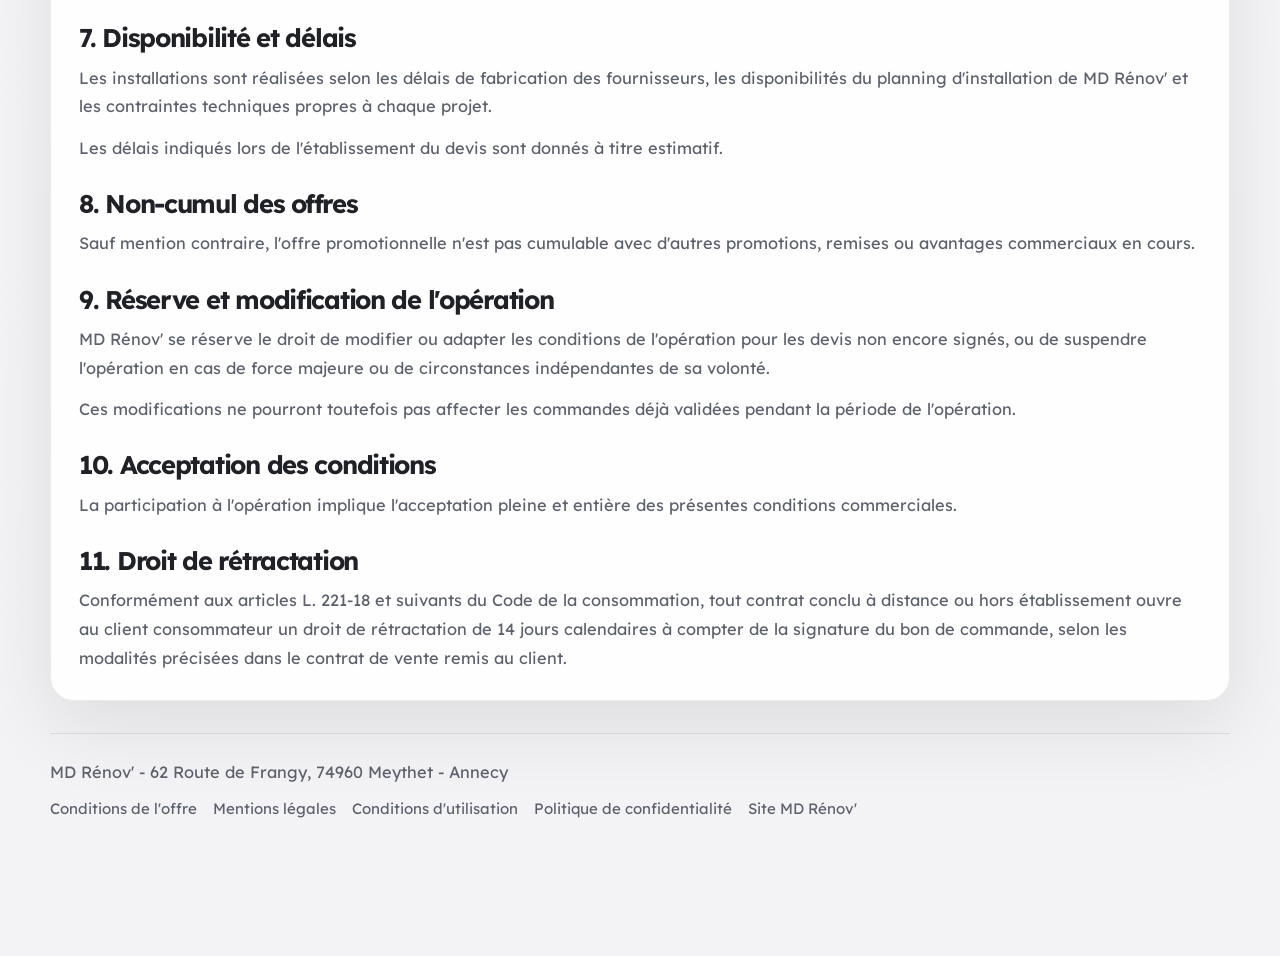
==== commit 54ad5aec: "Add files via upload" ====
--- a/conditions-offre.html
+++ b/conditions-offre.html
@@ -8,6 +8,7 @@
       name="description"
       content="Conditions de l'opération commerciale Le Printemps MD Rénov' - Collection Stores Bannes."
     />
+    <meta name="robots" content="noindex,follow,max-image-preview:large" />
     <meta name="theme-color" content="#c50000" />
     <link rel="icon" type="image/svg+xml" href="./logo-mdr-site.svg" />
     <link rel="shortcut icon" href="./logo-mdr-site.svg" />
@@ -22,11 +23,11 @@
   <body class="legal-page">
     <header class="site-header">
       <div class="container header-row">
-        <a class="brand" href="./index.html" aria-label="Retour à l'offre">
+        <a class="brand" href="/" aria-label="Retour à l'offre">
           <img src="./logo-mdr-site.svg" alt="Logo MD Rénov'" />
         </a>
         <nav class="nav" aria-label="Navigation">
-          <a href="./index.html">Retour à l'offre</a>
+          <a href="/">Retour à l'offre</a>
           <a class="button button--primary" href="tel:+33450243090">04 50 24 30 90</a>
         </nav>
       </div>
@@ -156,12 +157,12 @@
 
         <footer class="site-footer">
           <div class="site-footer__row">
-            <p>MD Renov' - 62 Route de Frangy, 74960 Meythet - Annecy</p>
+            <p>MD Rénov' - 62 Route de Frangy, 74960 Meythet - Annecy</p>
             <div class="site-footer__links">
-              <a href="./conditions-offre.html">Conditions de l'offre</a>
-              <a href="./mentions-legales.html">Mentions légales</a>
-              <a href="./conditions-utilisation.html">Conditions d'utilisation</a>
-              <a href="./politique-confidentialite.html">Politique de confidentialité</a>
+              <a href="/conditions-offre">Conditions de l'offre</a>
+              <a href="/mentions-legales">Mentions légales</a>
+              <a href="/conditions-utilisation">Conditions d'utilisation</a>
+              <a href="/politique-confidentialite">Politique de confidentialité</a>
               <a href="https://www.mdrenov-menuiserie.com" target="_blank" rel="noopener noreferrer">
                 Site MD Rénov'
               </a>
--- a/styles.css
+++ b/styles.css
@@ -383,6 +383,32 @@
   font-size: 0.94rem;
 }
 
+.hero-proof {
+  display: inline-flex;
+  flex-wrap: wrap;
+  align-items: center;
+  gap: 0.45rem;
+  margin: 1rem 0 0;
+  padding: 0.55rem 0.85rem;
+  border-radius: 999px;
+  background: rgba(255, 255, 255, 0.82);
+  border: 1px solid rgba(36, 49, 38, 0.08);
+  box-shadow: 0 10px 28px rgba(22, 24, 32, 0.06);
+  color: var(--muted);
+  font-size: 0.92rem;
+  line-height: 1.4;
+}
+
+.hero-proof strong {
+  color: var(--ink);
+}
+
+.section-note {
+  margin: 0.1rem 0 0;
+  color: var(--muted);
+  font-size: 0.98rem;
+}
+
 .hero-media,
 .showroom-card,
 .review,
@@ -796,6 +822,158 @@
   gap: 1rem;
 }
 
+.section--acquisition {
+  padding-top: 0;
+}
+
+.acquisition-shell {
+  display: grid;
+  grid-template-columns: minmax(0, 1.12fr) minmax(320px, 0.88fr);
+  gap: 1.4rem;
+  align-items: start;
+  padding: 1.5rem;
+  border: 1px solid rgba(31, 31, 35, 0.08);
+  border-radius: var(--radius-xl);
+  background:
+    radial-gradient(circle at top right, rgba(197, 0, 0, 0.08), transparent 24%),
+    linear-gradient(180deg, rgba(255, 255, 255, 0.94), rgba(244, 244, 247, 0.88));
+  box-shadow: var(--shadow-soft);
+}
+
+.acquisition-copy {
+  display: grid;
+  gap: 1rem;
+}
+
+.acquisition-lead {
+  margin: 0;
+  max-width: 62ch;
+  color: var(--muted);
+  line-height: 1.72;
+  font-size: 1.02rem;
+}
+
+.acquisition-topics {
+  display: grid;
+  gap: 1rem;
+  margin-top: 0.25rem;
+}
+
+.acquisition-topic {
+  padding-top: 1.2rem;
+  border-top: 1px solid rgba(31, 31, 35, 0.1);
+}
+
+.acquisition-topic h3,
+.acquisition-rail h3 {
+  max-width: none;
+}
+
+.acquisition-topic p {
+  margin: 0.75rem 0 0;
+  color: var(--muted);
+  line-height: 1.72;
+}
+
+.acquisition-links {
+  display: flex;
+  flex-wrap: wrap;
+  gap: 0.8rem 1.2rem;
+  margin-top: 0.2rem;
+}
+
+.acquisition-links a {
+  position: relative;
+  color: var(--ink);
+  font-weight: 700;
+  line-height: 1.5;
+}
+
+.acquisition-links a::after {
+  content: "";
+  position: absolute;
+  left: 0;
+  right: 0;
+  bottom: -0.18rem;
+  height: 2px;
+  border-radius: 999px;
+  background: rgba(197, 0, 0, 0.24);
+  transform-origin: left center;
+  transition: transform 180ms ease, background-color 180ms ease;
+}
+
+.acquisition-links a:hover::after,
+.acquisition-links a:focus-visible::after {
+  background: rgba(197, 0, 0, 0.72);
+  transform: scaleX(1.02);
+}
+
+.acquisition-rail {
+  position: sticky;
+  top: 106px;
+  display: grid;
+  gap: 1rem;
+  padding: 1.45rem;
+  border-radius: calc(var(--radius-xl) - 6px);
+  color: var(--white);
+  background:
+    radial-gradient(circle at top right, rgba(255, 255, 255, 0.16), transparent 26%),
+    linear-gradient(145deg, #1f1f23 0%, #32343c 60%, #c50000 100%);
+  box-shadow: var(--shadow-strong);
+}
+
+.acquisition-rail .eyebrow,
+.acquisition-rail p {
+  color: rgba(255, 255, 255, 0.82);
+}
+
+.acquisition-rail h3 {
+  font-size: clamp(1.5rem, 2.8vw, 2.2rem);
+  line-height: 1.06;
+  letter-spacing: -0.04em;
+}
+
+.acquisition-list {
+  margin: 0;
+}
+
+.acquisition-list li {
+  color: rgba(255, 255, 255, 0.82);
+}
+
+.acquisition-list li::before {
+  background:
+    radial-gradient(circle at center, rgba(255, 255, 255, 0.9) 0 34%, transparent 35%),
+    rgba(255, 255, 255, 0.16);
+}
+
+.acquisition-actions {
+  display: flex;
+  flex-wrap: wrap;
+  gap: 0.8rem;
+}
+
+.acquisition-rail .button--primary {
+  color: var(--pine);
+  background: var(--sand);
+  box-shadow: 0 16px 28px rgba(255, 255, 255, 0.1);
+}
+
+.acquisition-rail .button--ghost {
+  color: var(--white);
+  background: rgba(255, 255, 255, 0.08);
+  border-color: rgba(255, 255, 255, 0.18);
+}
+
+.acquisition-note {
+  margin: 0;
+  padding: 0.9rem 1rem;
+  border-radius: 18px;
+  background: rgba(255, 255, 255, 0.08);
+  font-size: 0.92rem;
+  line-height: 1.6;
+}
+
 .benefits-grid {
   display: grid;
   grid-template-columns: repeat(3, minmax(0, 1fr));
@@ -881,43 +1059,6 @@
   height: 100%;
   padding: 0.55rem;
   scroll-margin-top: 110px;
-}
-
-.embed-consent {
-  display: grid;
-  gap: 0.8rem;
-  align-content: center;
-  min-height: 220px;
-  padding: 1rem;
-  text-align: left;
-  border-radius: calc(var(--radius-lg) - 6px);
-  background: linear-gradient(180deg, rgba(255, 255, 255, 0.9), rgba(246, 246, 248, 0.94));
-  border: 1px solid rgba(31, 31, 35, 0.08);
-}
-
-.embed-consent p {
-  margin: 0;
-  color: var(--muted);
-  line-height: 1.6;
-}
-
-.embed-consent .button {
-  width: fit-content;
-}
-
-.widget-shell iframe,
-.map-embed iframe {
-  display: none;
-}
-
-.widget-shell.is-embed-active iframe,
-.map-embed.is-embed-active iframe {
-  display: block;
-}
-
-.widget-shell.is-embed-active .embed-consent,
-.map-embed.is-embed-active .embed-consent {
-  display: none;
 }
 
 .contact-card__copy {
@@ -1072,6 +1213,19 @@
   line-height: 1.45;
 }
 
+.section-links-minimal {
+  padding: 0;
+}
+
+.section-links-minimal p {
+  margin: 0;
+  color: var(--muted);
+}
+
+.section--links {
+  padding: 1.2rem 0 2rem;
+}
+
 .legal-page .site-header {
   position: relative;
 }
@@ -1255,6 +1409,7 @@
   .hero-grid,
   .split-grid,
   .proof-grid,
+  .acquisition-shell,
   .feature-grid,
   .cta-box {
     grid-template-columns: 1fr;
@@ -1296,8 +1451,13 @@
   .section { padding: 4rem 0; }
   .hero-actions,
   .cta-actions,
-  .contact-card__actions {
+  .contact-card__actions,
+  .acquisition-actions {
     gap: 0.7rem;
+  }
+  .acquisition-rail {
+    position: relative;
+    top: auto;
   }
   .mobile-bar {
     position: fixed;
@@ -1413,6 +1573,41 @@
     grid-template-columns: 1fr;
     gap: 0.65rem;
   }
+  .acquisition-shell {
+    padding: 1rem;
+    gap: 1rem;
+  }
+  .acquisition-topic {
+    padding-top: 1rem;
+  }
+  .acquisition-links {
+    display: grid;
+    gap: 0.8rem;
+  }
+  .acquisition-actions {
+    display: grid;
+    grid-template-columns: 1fr;
+  }
+  .acquisition-actions .button {
+    width: 100%;
+    min-height: 48px;
+  }
+  .acquisition-rail {
+    padding: 1.1rem;
+    border-radius: 20px;
+  }
+  .acquisition-note {
+    padding: 0.8rem 0.85rem;
+    font-size: 0.86rem;
+  }
+  .hero-proof {
+    justify-content: center;
+    width: 100%;
+    margin-top: 0.8rem;
+    padding: 0.55rem 0.75rem;
+    font-size: 0.84rem;
+    text-align: center;
+  }
   .hero-actions .button {
     width: 100%;
     min-height: 48px;
@@ -1505,9 +1700,6 @@
     height: 500px;
     min-height: 500px;
   }
-  .embed-consent .button {
-    width: 100%;
-  }
   .map-card {
     grid-template-columns: 1fr;
     padding: 0.8rem;
@@ -1533,6 +1725,9 @@
     max-width: 30ch;
     line-height: 1.55;
   }
+  .section--links {
+    padding: 0.9rem 0 1.6rem;
+  }
   .site-footer__links {
     display: grid;
     gap: 0.35rem;
